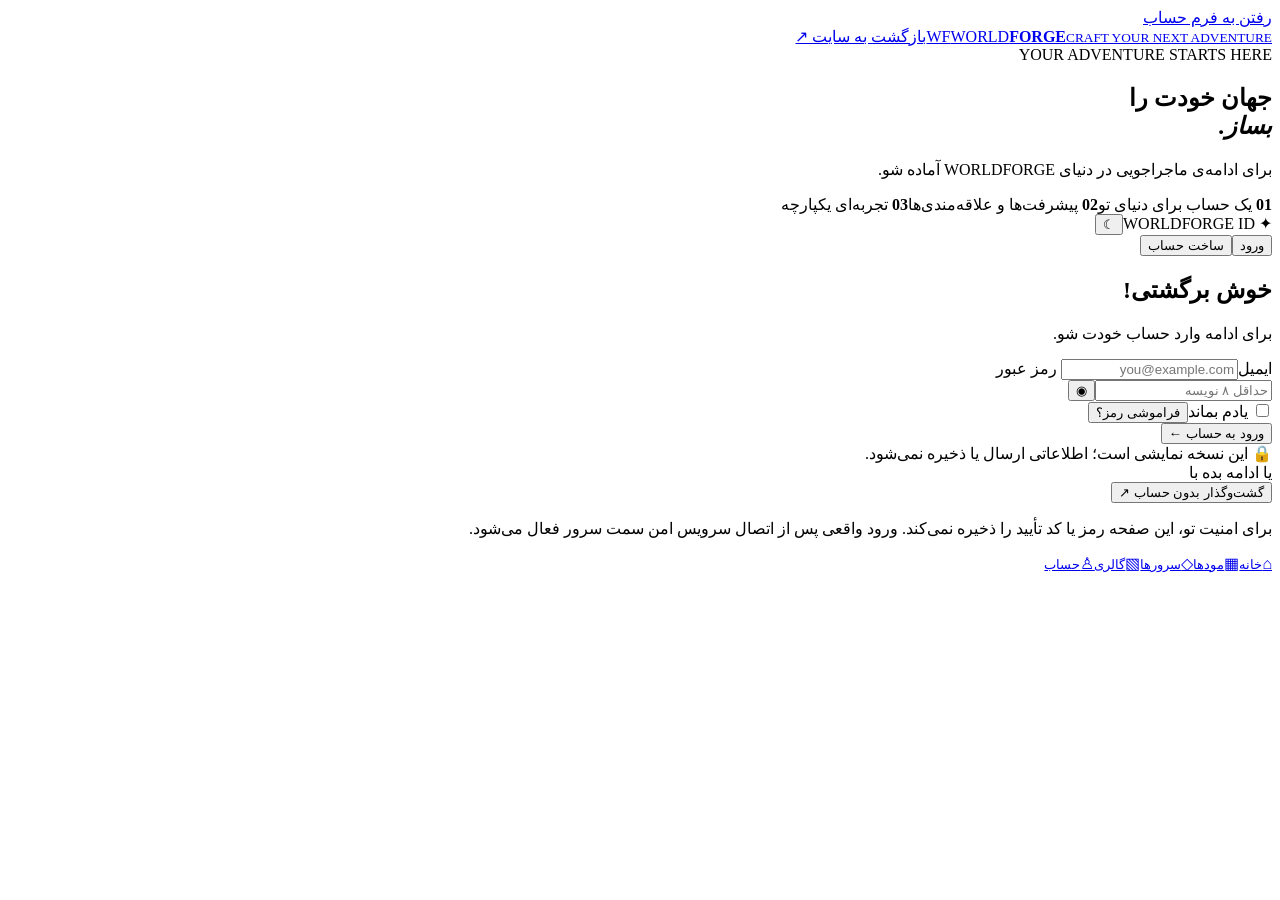
==== account.html @ fe31211f "Add secure-by-design account UI demo" ====
<!doctype html>
<html lang="fa" dir="rtl">
<head>
<meta charset="utf-8"><meta name="viewport" content="width=device-width,initial-scale=1">
<meta name="theme-color" content="#090d1c"><meta name="description" content="حساب WORLDFORGE؛ ورود و ساخت حساب کاربری.">
<title>حساب کاربری — WORLDFORGE</title>
<link rel="icon" href="assets/favicon.svg" type="image/svg+xml">
<link rel="preconnect" href="https://fonts.googleapis.com"><link rel="preconnect" href="https://fonts.gstatic.com" crossorigin>
<link href="https://fonts.googleapis.com/css2?family=Vazirmatn:wght@400;500;600;700;800&display=swap" rel="stylesheet">
<link rel="stylesheet" href="account.css">
</head>
<body>
<a class="skip" href="#accountPanel">رفتن به فرم حساب</a>
<header class="bar"><a class="brand" href="index.html"><span class="mark">WF</span><span>WORLD<strong>FORGE</strong><small>CRAFT YOUR NEXT ADVENTURE</small></span></a><a class="back" href="index.html">بازگشت به سایت ↗</a></header>
<main class="layout">
<section class="intro"><span class="kicker"><i></i> YOUR ADVENTURE STARTS HERE</span><h1>جهان خودت را<br><em>بساز.</em></h1><p>برای ادامه‌ی ماجراجویی در دنیای WORLDFORGE آماده شو.</p><div class="stats"><span><b>01</b> یک حساب برای دنیای تو</span><span><b>02</b> پیشرفت‌ها و علاقه‌مندی‌ها</span><span><b>03</b> تجربه‌ای یکپارچه</span></div><div class="orb orb-a"></div><div class="orb orb-b"></div></section>
<section class="panel" id="accountPanel" aria-labelledby="formTitle">
<div class="panel-top"><span class="secure">✦ WORLDFORGE ID</span><button id="themeToggle" class="theme" type="button" aria-label="تغییر پوسته" title="تغییر پوسته">☾</button></div>
<div class="tabs" role="tablist" aria-label="نوع فرم"><button class="tab active" id="loginTab" type="button" role="tab" aria-selected="true" aria-controls="loginForm">ورود</button><button class="tab" id="signupTab" type="button" role="tab" aria-selected="false" aria-controls="signupForm">ساخت حساب</button></div>
<h2 id="formTitle">خوش برگشتی!</h2><p class="sub" id="formSubtitle">برای ادامه وارد حساب خودت شو.</p>
<form id="loginForm" novalidate>
<label for="loginEmail">ایمیل</label><input id="loginEmail" name="email" type="email" autocomplete="email" placeholder="you@example.com" required>
<label for="loginPassword">رمز عبور</label><div class="password"><input id="loginPassword" name="password" type="password" autocomplete="current-password" minlength="8" placeholder="حداقل ۸ نویسه" required><button type="button" class="reveal" data-target="loginPassword" aria-label="نمایش رمز عبور">◉</button></div>
<div class="options"><label class="check"><input type="checkbox" id="remember"> <span>یادم بماند</span></label><button class="text-btn" type="button" id="forgotBtn">فراموشی رمز؟</button></div>
<button class="primary" type="submit">ورود به حساب <span>←</span></button>
</form>
<form id="signupForm" hidden novalidate>
<label for="fullName">نام نمایشی</label><input id="fullName" name="name" autocomplete="nickname" maxlength="32" placeholder="نامی که در سایت دیده می‌شود" required>
<label for="signupEmail">ایمیل</label><input id="signupEmail" name="email" type="email" autocomplete="email" placeholder="you@example.com" required>
<label for="signupPassword">رمز عبور</label><div class="password"><input id="signupPassword" name="password" type="password" autocomplete="new-password" minlength="8" placeholder="حداقل ۸ نویسه" required><button type="button" class="reveal" data-target="signupPassword" aria-label="نمایش رمز عبور">◉</button></div>
<label for="confirmPassword">تکرار رمز عبور</label><input id="confirmPassword" type="password" autocomplete="new-password" minlength="8" placeholder="رمز عبور را تکرار کن" required>
<label class="check consent"><input id="consent" type="checkbox" required><span>شرایط استفاده و حریم خصوصی را می‌پذیرم.</span></label>
<button class="primary" type="submit">ساخت حساب <span>←</span></button>
</form>
<div class="notice" id="notice" role="status" aria-live="polite">🔒 این نسخه نمایشی است؛ اطلاعاتی ارسال یا ذخیره نمی‌شود.</div>
<div class="divider"><span>یا ادامه بده با</span></div><button type="button" class="guest" id="guestBtn">گشت‌وگذار بدون حساب <span>↗</span></button>
<p class="legal">برای امنیت تو، این صفحه رمز یا کد تأیید را ذخیره نمی‌کند. ورود واقعی پس از اتصال سرویس امن سمت سرور فعال می‌شود.</p>
</section>
</main>
<nav class="dock" aria-label="ناوبری سریع"><a href="index.html" aria-label="خانه"><span>⌂</span><small>خانه</small></a><a href="mods.html" aria-label="مودها"><span>▦</span><small>مودها</small></a><a href="servers.html" aria-label="سرورها"><span>◇</span><small>سرورها</small></a><a href="gallery.html" aria-label="گالری"><span>▧</span><small>گالری</small></a><a class="selected" href="account.html" aria-label="حساب کاربری" aria-current="page"><span>♙</span><small>حساب</small></a></nav>
<script src="account.js" defer></script>
</body></html>
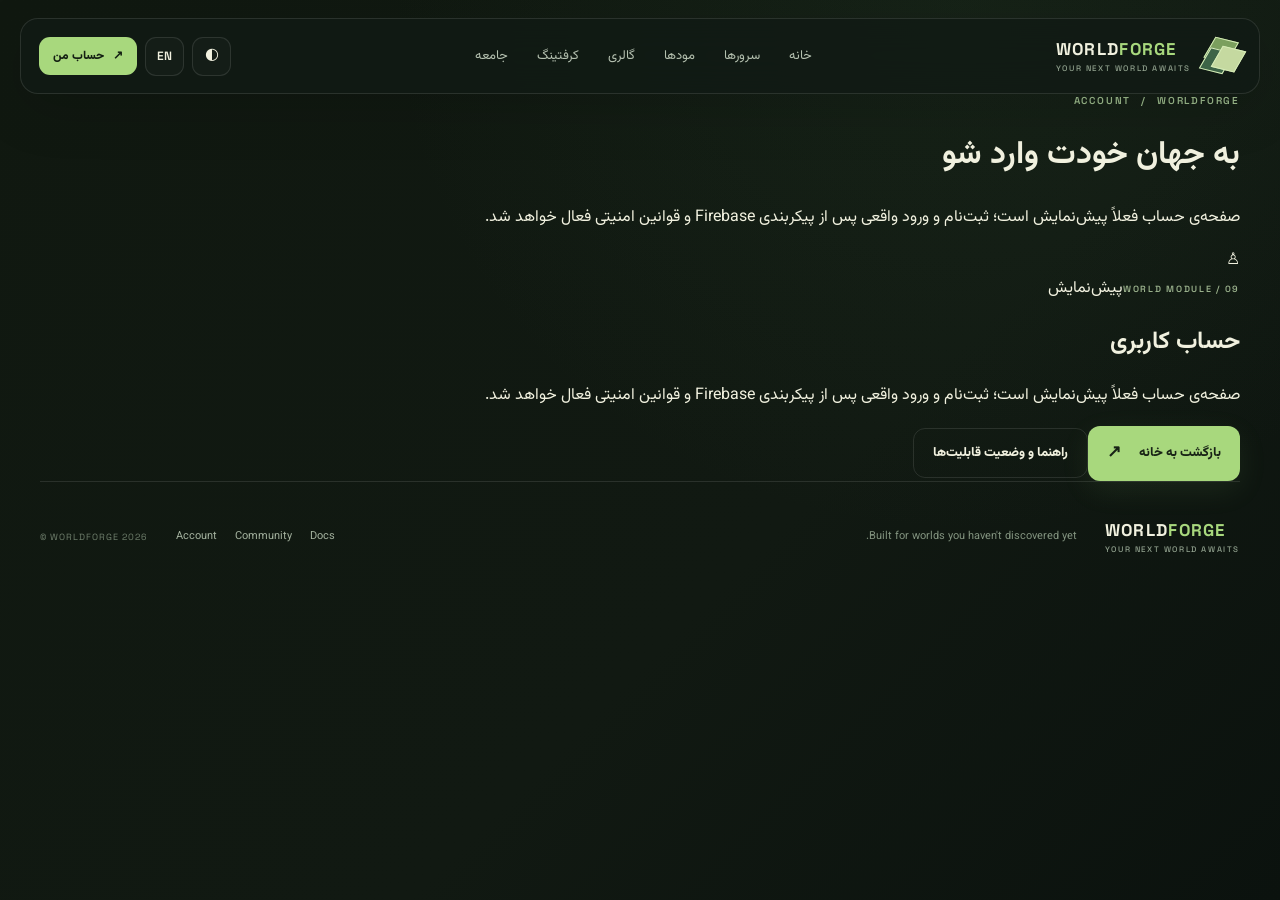
==== commit 6b360ea9: "Rebuild account.html for WORLDFORGE v2" ====
--- a/account.html
+++ b/account.html
@@ -1,42 +1 @@
-<!doctype html>
-<html lang="fa" dir="rtl">
-<head>
-<meta charset="utf-8"><meta name="viewport" content="width=device-width,initial-scale=1">
-<meta name="theme-color" content="#090d1c"><meta name="description" content="حساب WORLDFORGE؛ ورود و ساخت حساب کاربری.">
-<title>حساب کاربری — WORLDFORGE</title>
-<link rel="icon" href="assets/favicon.svg" type="image/svg+xml">
-<link rel="preconnect" href="https://fonts.googleapis.com"><link rel="preconnect" href="https://fonts.gstatic.com" crossorigin>
-<link href="https://fonts.googleapis.com/css2?family=Vazirmatn:wght@400;500;600;700;800&display=swap" rel="stylesheet">
-<link rel="stylesheet" href="account.css">
-</head>
-<body>
-<a class="skip" href="#accountPanel">رفتن به فرم حساب</a>
-<header class="bar"><a class="brand" href="index.html"><span class="mark">WF</span><span>WORLD<strong>FORGE</strong><small>CRAFT YOUR NEXT ADVENTURE</small></span></a><a class="back" href="index.html">بازگشت به سایت ↗</a></header>
-<main class="layout">
-<section class="intro"><span class="kicker"><i></i> YOUR ADVENTURE STARTS HERE</span><h1>جهان خودت را<br><em>بساز.</em></h1><p>برای ادامه‌ی ماجراجویی در دنیای WORLDFORGE آماده شو.</p><div class="stats"><span><b>01</b> یک حساب برای دنیای تو</span><span><b>02</b> پیشرفت‌ها و علاقه‌مندی‌ها</span><span><b>03</b> تجربه‌ای یکپارچه</span></div><div class="orb orb-a"></div><div class="orb orb-b"></div></section>
-<section class="panel" id="accountPanel" aria-labelledby="formTitle">
-<div class="panel-top"><span class="secure">✦ WORLDFORGE ID</span><button id="themeToggle" class="theme" type="button" aria-label="تغییر پوسته" title="تغییر پوسته">☾</button></div>
-<div class="tabs" role="tablist" aria-label="نوع فرم"><button class="tab active" id="loginTab" type="button" role="tab" aria-selected="true" aria-controls="loginForm">ورود</button><button class="tab" id="signupTab" type="button" role="tab" aria-selected="false" aria-controls="signupForm">ساخت حساب</button></div>
-<h2 id="formTitle">خوش برگشتی!</h2><p class="sub" id="formSubtitle">برای ادامه وارد حساب خودت شو.</p>
-<form id="loginForm" novalidate>
-<label for="loginEmail">ایمیل</label><input id="loginEmail" name="email" type="email" autocomplete="email" placeholder="you@example.com" required>
-<label for="loginPassword">رمز عبور</label><div class="password"><input id="loginPassword" name="password" type="password" autocomplete="current-password" minlength="8" placeholder="حداقل ۸ نویسه" required><button type="button" class="reveal" data-target="loginPassword" aria-label="نمایش رمز عبور">◉</button></div>
-<div class="options"><label class="check"><input type="checkbox" id="remember"> <span>یادم بماند</span></label><button class="text-btn" type="button" id="forgotBtn">فراموشی رمز؟</button></div>
-<button class="primary" type="submit">ورود به حساب <span>←</span></button>
-</form>
-<form id="signupForm" hidden novalidate>
-<label for="fullName">نام نمایشی</label><input id="fullName" name="name" autocomplete="nickname" maxlength="32" placeholder="نامی که در سایت دیده می‌شود" required>
-<label for="signupEmail">ایمیل</label><input id="signupEmail" name="email" type="email" autocomplete="email" placeholder="you@example.com" required>
-<label for="signupPassword">رمز عبور</label><div class="password"><input id="signupPassword" name="password" type="password" autocomplete="new-password" minlength="8" placeholder="حداقل ۸ نویسه" required><button type="button" class="reveal" data-target="signupPassword" aria-label="نمایش رمز عبور">◉</button></div>
-<label for="confirmPassword">تکرار رمز عبور</label><input id="confirmPassword" type="password" autocomplete="new-password" minlength="8" placeholder="رمز عبور را تکرار کن" required>
-<label class="check consent"><input id="consent" type="checkbox" required><span>شرایط استفاده و حریم خصوصی را می‌پذیرم.</span></label>
-<button class="primary" type="submit">ساخت حساب <span>←</span></button>
-</form>
-<div class="notice" id="notice" role="status" aria-live="polite">🔒 این نسخه نمایشی است؛ اطلاعاتی ارسال یا ذخیره نمی‌شود.</div>
-<div class="divider"><span>یا ادامه بده با</span></div><button type="button" class="guest" id="guestBtn">گشت‌وگذار بدون حساب <span>↗</span></button>
-<p class="legal">برای امنیت تو، این صفحه رمز یا کد تأیید را ذخیره نمی‌کند. ورود واقعی پس از اتصال سرویس امن سمت سرور فعال می‌شود.</p>
-</section>
-</main>
-<nav class="dock" aria-label="ناوبری سریع"><a href="index.html" aria-label="خانه"><span>⌂</span><small>خانه</small></a><a href="mods.html" aria-label="مودها"><span>▦</span><small>مودها</small></a><a href="servers.html" aria-label="سرورها"><span>◇</span><small>سرورها</small></a><a href="gallery.html" aria-label="گالری"><span>▧</span><small>گالری</small></a><a class="selected" href="account.html" aria-label="حساب کاربری" aria-current="page"><span>♙</span><small>حساب</small></a></nav>
-<script src="account.js" defer></script>
-</body></html>+<!doctype html><html lang="fa" dir="rtl"><head><meta charset="utf-8"><meta name="viewport" content="width=device-width,initial-scale=1"><meta name="theme-color" content="#101810"><meta name="description" content="Account is currently a preview; real sign-in will activate after Firebase and security rules are configured."><title>Your world, your account — WORLDFORGE</title><link href="https://fonts.googleapis.com/css2?family=Vazirmatn:wght@400;500;600;700;800;900&family=Space+Grotesk:wght@400;500;600;700&display=swap" rel="stylesheet"><link rel="stylesheet" href="styles.css"><script defer src="app.js"></script></head><body><a class="skip" href="#main">رفتن به محتوای اصلی</a><header class="site-header"><a class="brand" href="index.html"><span class="brand-cube"><i></i><b></b><em></em></span><span><strong>WORLD<span>FORGE</span></strong><small>YOUR NEXT WORLD AWAITS</small></span></a><button class="menu-toggle" aria-expanded="false" aria-controls="primary-nav" aria-label="باز کردن منو"><span></span><span></span></button><nav id="primary-nav" class="primary-nav" aria-label="ناوبری اصلی"><a href="index.html" data-fa="خانه" data-en="Home">خانه</a><a href="servers.html" data-fa="سرورها" data-en="Servers">سرورها</a><a href="mods.html" data-fa="مودها" data-en="Mods">مودها</a><a href="gallery.html" data-fa="گالری" data-en="Gallery">گالری</a><a href="craft.html" data-fa="کرفتینگ" data-en="Crafting">کرفتینگ</a><a href="community.html" data-fa="جامعه" data-en="Community">جامعه</a></nav><div class="header-actions"><button class="icon-button" id="theme-toggle" aria-label="تغییر پوسته">◐</button><button class="language-toggle" id="language-toggle">EN</button><a class="account-link" href="account.html">↗ <span data-fa="حساب من" data-en="My account">حساب من</span></a></div></header><main id="main" class="shell inner-page"><div class="eyebrow"><span>WORLDFORGE</span> / <span>ACCOUNT</span></div><div class="inner-hero"><div><h1 data-fa="به جهان خودت وارد شو" data-en="Your world, your account">به جهان خودت وارد شو</h1><p data-fa="صفحه‌ی حساب فعلاً پیش‌نمایش است؛ ثبت‌نام و ورود واقعی پس از پیکربندی Firebase و قوانین امنیتی فعال خواهد شد." data-en="Account is currently a preview; real sign-in will activate after Firebase and security rules are configured.">صفحه‌ی حساب فعلاً پیش‌نمایش است؛ ثبت‌نام و ورود واقعی پس از پیکربندی Firebase و قوانین امنیتی فعال خواهد شد.</p></div><div class="inner-glyph" aria-hidden="true">♙</div></div><section class="inner-panel"><div class="inner-panel-top"><span class="portal-number">WORLD MODULE / 09</span><span class="status-pill"><i></i><span data-fa="پیش‌نمایش" data-en="Preview">پیش‌نمایش</span></span></div><h2 data-fa="حساب کاربری" data-en="Account">حساب کاربری</h2><p data-fa="صفحه‌ی حساب فعلاً پیش‌نمایش است؛ ثبت‌نام و ورود واقعی پس از پیکربندی Firebase و قوانین امنیتی فعال خواهد شد." data-en="Account is currently a preview; real sign-in will activate after Firebase and security rules are configured.">صفحه‌ی حساب فعلاً پیش‌نمایش است؛ ثبت‌نام و ورود واقعی پس از پیکربندی Firebase و قوانین امنیتی فعال خواهد شد.</p><div class="inner-actions"><a class="button button-primary" href="index.html"><span data-fa="بازگشت به خانه" data-en="Back home">بازگشت به خانه</span><b>↗</b></a><a class="button button-quiet" href="docs.html"><span data-fa="راهنما و وضعیت قابلیت‌ها" data-en="Docs & feature status">راهنما و وضعیت قابلیت‌ها</span></a></div></section></main><footer class="site-footer shell"><a class="brand brand-footer" href="index.html"><span><strong>WORLD<span>FORGE</span></strong><small>YOUR NEXT WORLD AWAITS</small></span></a><p>Built for worlds you haven't discovered yet.</p><div class="footer-links"><a href="docs.html">Docs</a><a href="community.html">Community</a><a href="account.html">Account</a></div><span class="copyright">© WORLDFORGE 2026</span></footer><nav class="mobile-dock" aria-label="ناوبری سریع"><a href="index.html"><span>⌂</span><small data-fa="خانه" data-en="Home">خانه</small></a><a href="servers.html"><span>◇</span><small data-fa="سرورها" data-en="Servers">سرورها</small></a><a href="gallery.html"><span>▧</span><small data-fa="گالری" data-en="Gallery">گالری</small></a><a href="community.html"><span>✳</span><small data-fa="جامعه" data-en="Community">جامعه</small></a><a href="account.html"><span>♙</span><small data-fa="حساب" data-en="Account">حساب</small></a></nav></body></html>
--- a/styles.css
+++ b/styles.css
@@ -0,0 +1 @@
+:root{color-scheme:dark;--bg:#101810;--bg2:#172319;--panel:#1b2a1f;--text:#f1f1df;--muted:#a5b2a1;--green:#a8d87d;--green2:#587c50;--earth:#a77953;--line:#ffffff1b;--sans:"Vazirmatn",sans-serif;--latin:"Space Grotesk",sans-serif}*{box-sizing:border-box}html{scroll-behavior:smooth}body{margin:0;background:var(--bg);color:var(--text);font-family:var(--sans);line-height:1.7;overflow-x:hidden}body:before{content:"";position:fixed;inset:0;z-index:-1;pointer-events:none;background:radial-gradient(ellipse at 75% 0%,#3e68401f,transparent 42%),linear-gradient(135deg,#101810,#111912 60%,#0b120e)}a{color:inherit;text-decoration:none}button{font:inherit}.skip{position:absolute;top:-50px;right:16px;background:var(--green);color:#101810;padding:8px 14px;z-index:100}.skip:focus{top:12px}.shell{width:min(1200px,calc(100% - 56px));margin-inline:auto}.site-header{width:min(1320px,calc(100% - 40px));margin:18px auto 0;min-height:76px;padding:12px 18px;display:flex;align-items:center;gap:28px;border:1px solid var(--line);border-radius:18px;background:#111b15d9;backdrop-filter:blur(22px);position:sticky;top:12px;z-index:20;box-shadow:0 15px 55px #0002}.brand{display:flex;align-items:center;gap:12px;flex-shrink:0}.brand strong{display:block;font:700 17px/1.1 var(--latin);letter-spacing:1.3px;direction:ltr}.brand strong span{color:var(--green)}.brand small{display:block;margin-top:5px;color:#91a18e;font:500 8px/1 var(--latin);letter-spacing:1.6px;direction:ltr}.brand-cube{position:relative;width:38px;height:38px;display:block;transform:rotate(-8deg)}.brand-cube i,.brand-cube b,.brand-cube em{position:absolute;width:24px;height:24px;display:block;border:1px solid #d7edb8;transform:rotate(30deg) skew(-8deg,-8deg)}.brand-cube i{top:1px;left:7px;background:#7b9f5e}.brand-cube b{top:11px;left:1px;background:#3d6447}.brand-cube em{top:11px;left:13px;background:#c5d9a0}.primary-nav{display:flex;align-items:center;gap:5px;margin-inline:auto}.primary-nav a{padding:9px 12px;color:#b5c1b0;font-size:13px;border-radius:10px;transition:background .2s,color .2s}.primary-nav a:hover,.primary-nav a.active{background:#a8d87d12;color:#d5f1b8}.header-actions{display:flex;align-items:center;gap:8px}.icon-button,.language-toggle{border:1px solid var(--line);background:#ffffff05;color:var(--text);width:39px;height:39px;border-radius:11px;cursor:pointer}.language-toggle{font:600 12px var(--latin)}.account-link{display:flex;gap:9px;align-items:center;background:var(--green);color:#142013;padding:9px 14px;border-radius:11px;font-size:12px;font-weight:800;white-space:nowrap}.account-glyph{font-size:17px}.menu-toggle{display:none;background:none;border:0;color:white}.hero{display:grid;grid-template-columns:1fr 1.05fr;gap:56px;align-items:center;min-height:650px;padding-block:62px 72px;position:relative}.hero-copy{position:relative;z-index:2}.eyebrow{display:flex;align-items:center;gap:10px;color:#9cba8c;font:600 10px var(--latin);letter-spacing:1.8px}.status-dot,.live-mark{width:7px;height:7px;border-radius:50%;background:#b8e58a;box-shadow:0 0 15px #a8d87d99}.hero h1,.feature-copy h2{font-size:clamp(46px,5.5vw,76px);letter-spacing:-2.8px;line-height:1.2;margin:26px 0 20px;font-weight:900}.hero h1 span,.feature-copy h2 span{color:var(--green)}.hero-lede,.feature-copy>p{color:var(--muted);font-size:16px;max-width:490px;line-height:2}.hero-actions{display:flex;align-items:center;gap:12px;margin-top:30px;flex-wrap:wrap}.button{display:inline-flex;align-items:center;gap:18px;justify-content:center;padding:13px 19px;border-radius:12px;font-weight:800;font-size:13px;transition:transform .22s,box-shadow .22s,background .22s}.button:hover{transform:translateY(-3px)}.button b{font-size:17px}.button-primary{background:var(--green);color:#182316;box-shadow:0 9px 30px #a8d87d16}.button-primary:hover{box-shadow:0 12px 36px #a8d87d38}.button-quiet{border:1px solid var(--line);color:var(--text)}.button-quiet:hover{background:#ffffff0a}.hero-proof{display:flex;align-items:center;gap:13px;margin-top:40px}.avatar-stack{display:flex;direction:ltr}.avatar-stack span{width:29px;height:29px;border:2px solid var(--bg);margin-left:-7px;border-radius:50%;display:grid;place-items:center;background:#415d40;color:#e9f3d8;font:600 10px var(--latin)}.avatar-stack span:nth-child(2){background:#8c6949}.avatar-stack span:nth-child(3){background:#4d6b76}.hero-proof p{font-size:11px;color:#91a18e;margin:0}.hero-art{height:475px;position:relative;isolation:isolate;overflow:hidden;border:1px solid #d4e8bd1c;border-radius:24px;background:#617e74;box-shadow:0 35px 90px #0005;perspective:800px}.art-sky{position:absolute;inset:0;background:linear-gradient(180deg,#9eb5a7 0%,#d4c7a4 48%,#627f65 100%)}.sun{position:absolute;width:85px;height:85px;top:58px;right:19%;background:#f3dca0;border-radius:50%;box-shadow:0 0 90px #f4dca055}.mountain{position:absolute;bottom:90px;clip-path:polygon(50% 0,100% 100%,0 100%)}.mountain-back{left:-10%;width:90%;height:260px;background:#637c66}.mountain-front{right:18%;width:95%;height:310px;background:#3e624a}.voxel-ground{position:absolute;bottom:0;left:0;right:0;height:145px;background:linear-gradient(180deg,#6b8b4d 0 18%,#71563e 18% 100%);border-top:10px solid #91a966}.voxel-ground:after{content:"";position:absolute;inset:0;background:repeating-linear-gradient(90deg,transparent 0 48px,#0000000a 49px 50px),repeating-linear-gradient(0deg,transparent 0 42px,#0000000a 43px 44px)}.voxel-tree{position:absolute;bottom:120px;width:60px;height:180px;z-index:2}.voxel-tree i{position:absolute;bottom:0;left:24px;width:16px;height:68px;background:#624a34}.voxel-tree b{position:absolute;bottom:48px;left:0;width:60px;height:100px;background:#335c40;clip-path:polygon(30% 0,70% 0,70% 20%,100% 20%,100% 70%,80% 70%,80% 100%,20% 100%,20% 70%,0 70%,0 20%,30% 20%);box-shadow:inset -12px -4px #0002}.tree-one{left:14%;transform:scale(1.1)}.tree-two{right:12%;bottom:126px;transform:scale(.78)}.tree-three{right:32%;bottom:127px;transform:scale(.6)}.art-label{position:absolute;bottom:18px;left:18px;right:18px;display:flex;align-items:center;gap:9px;color:#f5f0df;font:600 9px var(--latin);letter-spacing:1px}.art-label b{margin-left:auto;font-weight:500;color:#d9d9c5}.floating-cube{position:absolute;width:42px;height:42px;background:#b9ce8caa;border:1px solid #f0f4d877;transform:rotate(30deg) skew(-8deg,-8deg);animation:float 6s ease-in-out infinite}.cube-a{top:22%;left:28%}.cube-b{top:52%;right:20%;width:24px;height:24px;animation-delay:-2s}.hero-index{position:absolute;bottom:40px;left:0;display:flex;align-items:center;gap:12px;font:10px var(--latin);color:#859782;direction:ltr}.hero-index i{display:block;width:42px;height:1px;background:#5d765a}.ticker{overflow:hidden;border-block:1px solid var(--line);background:#ffffff03;padding:16px 0}.ticker-track{display:flex;align-items:center;justify-content:space-around;gap:34px;width:max-content;min-width:100%;animation:ticker 35s linear infinite;font:600 10px var(--latin);letter-spacing:2.1px;color:#94a98a}.ticker-track b{color:var(--green);font-size:16px}.section{padding-block:100px}.section-heading{display:flex;align-items:end;justify-content:space-between;gap:24px;margin-bottom:36px}.section-heading h2{font-size:clamp(28px,3.5vw,43px);letter-spacing:-1px;line-height:1.4;margin:15px 0 0}.text-link{display:flex;align-items:center;gap:10px;color:var(--green);font-size:12px;font-weight:700}.text-link b{font-size:17px}.portal-grid{display:grid;grid-template-columns:repeat(3,1fr);gap:18px}.portal{position:relative;min-width:0;border:1px solid var(--line);border-radius:19px;overflow:hidden;background:#19241b;transition:transform .3s,border-color .3s,box-shadow .3s}.portal:hover{transform:translateY(-6px);border-color:#a8d87d6b;box-shadow:0 25px 55px #0003}.portal-art{height:210px;position:relative;overflow:hidden}.server-art{background:linear-gradient(#a5b9a4,#e1c99d 65%,#8caa71 65%)}.pixel-cloud{position:absolute;height:19px;width:78px;background:#edf0d6;opacity:.7;box-shadow:20px -10px #edf0d6,-14px 8px #edf0d6}.cloud-one{top:42px;left:25%}.cloud-two{top:77px;right:18%;transform:scale(.65)}.block-hill{position:absolute;bottom:0;left:-10%;width:120%;height:105px;background:#61865c;clip-path:polygon(0 55%,25% 55%,25% 15%,52% 15%,52% 0,76% 0,76% 42%,100% 42%,100% 100%,0 100%)}.tiny-tower{position:absolute;bottom:40px;left:42%;width:62px;height:76px;background:#8d7656;box-shadow:inset -15px 0 #6d5d48}.tiny-tower:before{content:"";position:absolute;top:-23px;left:-10px;width:82px;height:25px;background:#526d49;clip-path:polygon(0 100%,15% 0,85% 0,100% 100%)}.build-art{background:linear-gradient(140deg,#273c34,#607a65)}.voxel-house{position:absolute;left:50%;top:51%;width:130px;height:94px;transform:translate(-50%,-20%);background:#b7a078;box-shadow:inset -25px 0 #907953}.voxel-house:before{content:"";position:absolute;left:-16px;top:-45px;width:160px;height:52px;background:#674f3e;clip-path:polygon(50% 0,100% 100%,0 100%)}.voxel-house i{position:absolute;bottom:0;left:48px;width:28px;height:52px;background:#604c39}.voxel-house b{position:absolute;top:18px;right:18px;width:24px;height:25px;background:#83a8a1;border:4px solid #6e6048}.voxel-house em{position:absolute;top:18px;left:16px;width:22px;height:25px;background:#83a8a1;border:4px solid #6e6048}.build-spark{position:absolute;right:19%;top:25%;color:#d6e9ac;font-size:26px}.mods-art{background:radial-gradient(ellipse at center,#425a43,#17271f)}.floating-block{position:absolute;width:70px;height:70px;display:grid;place-items:center;font-size:30px;transform:rotate(10deg);border:1px solid #ffffff3b;box-shadow:12px 17px 0 #0002,0 12px 45px #0002;animation:float 5s ease-in-out infinite}.block-grass{left:18%;top:27%;background:linear-gradient(#8cab69 0 30%,#6a5b42 30%);color:#d9e6b9}.block-amethyst{left:43%;top:18%;background:#7d6e9e;color:#e3d6ff;animation-delay:-1.5s}.block-iron{right:15%;top:35%;background:#a3b4a5;color:#e9f0df;animation-delay:-3s}.portal-content{position:relative;padding:23px 23px 28px;min-height:200px}.portal-number{font:600 9px var(--latin);letter-spacing:1.7px;color:#9bb28d}.portal h3{font-size:20px;line-height:1.5;margin:14px 0 7px}.portal p{color:var(--muted);font-size:12px;line-height:1.9;margin:0;max-width:85%}.circle-arrow{position:absolute;bottom:22px;left:22px;width:34px;height:34px;display:grid;place-items:center;border:1px solid var(--line);border-radius:50%;font:17px var(--latin);transition:background .2s,color .2s}.portal:hover .circle-arrow{background:var(--green);color:#172316}.feature-band{background:#18241a;border-block:1px solid var(--line);overflow:hidden}.feature-layout{display:grid;grid-template-columns:.9fr 1.1fr;align-items:center;gap:50px;padding-block:85px}.feature-copy h2{font-size:clamp(40px,5vw,62px);margin:22px 0}.feature-copy>p{font-size:14px}.feature-copy .button{margin-top:20px}.feature-visual{height:400px;position:relative;display:grid;place-items:center}.feature-orbit{position:absolute;border:1px solid #c3e6ad21;border-radius:50%;transform:rotate(-25deg)}.orbit-one{width:330px;height:220px}.orbit-two{width:430px;height:300px;transform:rotate(32deg)}.feature-core{width:125px;height:125px;background:linear-gradient(145deg,#b8d88e,#557a50);transform:rotate(45deg);border:1px solid #e2f0c9;box-shadow:0 25px 65px #0004,0 0 70px #a8d87d16;display:grid;place-items:center}.core-face{transform:rotate(-45deg);font:700 31px var(--latin);color:#182518;letter-spacing:-3px}.core-face span{color:#e6f2d3}.orbit-tag{position:absolute;display:flex;align-items:center;gap:9px;padding:9px 13px;background:#18251c;border:1px solid var(--line);border-radius:10px;color:#c5d6bb;font:600 9px var(--latin);letter-spacing:1px}.orbit-tag b{font-size:15px;color:var(--green)}.tag-top{top:34px;right:17%}.tag-left{bottom:63px;left:6%}.tag-right{bottom:65px;right:7%}.feature-caption{position:absolute;bottom:3px;font:500 9px var(--latin);letter-spacing:2px;color:#71876e}.community-strip{padding-block:78px}.community-card{position:relative;overflow:hidden;display:flex;align-items:center;justify-content:space-between;gap:25px;padding:48px;border-radius:22px;background:#b4d18b;color:#172216}.community-card .eyebrow{color:#38563a}.community-card h2{max-width:650px;font-size:clamp(25px,3.5vw,39px);line-height:1.45;margin:17px 0 10px}.community-card p{color:#435941;margin:0;font-size:13px}.button-light{background:#172719;color:#e5f2d7;white-space:nowrap}.community-mark{position:absolute;left:28%;bottom:-75px;font:700 250px/.9 var(--latin);color:#17271909;pointer-events:none}.community-mark span{color:#fff1}.site-footer{display:grid;grid-template-columns:auto 1fr auto auto;align-items:center;gap:28px;padding-block:35px;border-top:1px solid var(--line)}.brand-footer .brand-cube{transform:scale(.8)}.site-footer>p{font-size:11px;color:#82937f}.footer-links{display:flex;gap:18px;color:#a3b19e;font-size:11px}.copyright{font:9px var(--latin);letter-spacing:1px;color:#71816e;direction:ltr;white-space:nowrap}.mobile-dock{display:none}@keyframes float{0%,100%{translate:0 0;rotate:0deg}50%{translate:0 -12px;rotate:4deg}}@keyframes ticker{to{transform:translateX(25%)}}@media(max-width:1000px){.site-header{gap:14px}.primary-nav{gap:0}.primary-nav a{padding:9px 8px;font-size:12px}.hero{gap:30px;min-height:580px}.hero-art{height:420px}.site-footer{grid-template-columns:1fr auto}.site-footer>p{grid-row:2}.footer-links{grid-column:1}.copyright{grid-column:2;grid-row:2}}@media(max-width:760px){body{padding-bottom:92px}.shell{width:calc(100% - 34px)}.site-header{width:calc(100% - 24px);min-height:65px;margin-top:10px;padding:10px 12px;gap:10px;top:7px;border-radius:15px}.brand{gap:8px}.brand-cube{transform:scale(.85);width:33px}.brand strong{font-size:14px}.brand small{font-size:7px}.menu-toggle{display:flex;margin-inline-start:auto;width:38px;height:38px;flex-direction:column;justify-content:center;gap:6px;padding:8px}.menu-toggle span{height:2px;width:20px;background:#dbe8d1;display:block}.primary-nav{display:none;position:absolute;top:calc(100% + 8px);right:0;left:0;padding:10px;background:#142017f7;border:1px solid var(--line);border-radius:15px;flex-direction:column;align-items:stretch;box-shadow:0 20px 40px #0005}.primary-nav.open{display:flex}.primary-nav a{padding:11px 13px;font-size:13px}.header-actions{gap:5px}.icon-button,.language-toggle{width:34px;height:34px}.account-link{padding:8px 9px;font-size:0;gap:0}.account-glyph{font-size:18px}.hero{grid-template-columns:1fr;gap:30px;padding-block:56px 48px;min-height:0}.hero h1{font-size:clamp(43px,12vw,65px);letter-spacing:-1.7px;margin-top:20px}.hero-lede{font-size:14px}.hero-proof{margin-top:26px}.hero-art{height:350px;border-radius:19px}.hero-index{display:none}.section{padding-block:65px}.section-heading{align-items:start;margin-bottom:25px;flex-direction:column}.section-heading h2{font-size:29px}.portal-grid{grid-template-columns:1fr;gap:13px}.portal{display:grid;grid-template-columns:.85fr 1.15fr;min-height:210px}.portal-art{height:100%;min-height:210px}.portal-content{padding:18px 16px;min-height:210px}.portal h3{font-size:17px}.portal p{font-size:11px;max-width:100%}.circle-arrow{bottom:13px;left:13px;width:29px;height:29px}.feature-layout{grid-template-columns:1fr;gap:15px;padding-block:62px}.feature-copy h2{font-size:46px}.feature-copy>p{font-size:13px}.feature-visual{height:310px;transform:scale(.9);margin-inline:-15px}.orbit-one{width:260px;height:180px}.orbit-two{width:330px;height:235px}.feature-core{width:95px;height:95px}.core-face{font-size:25px}.tag-top{top:15px;right:10%}.tag-left{bottom:42px;left:0}.tag-right{bottom:42px;right:0}.community-strip{padding-block:48px}.community-card{padding:29px 24px;align-items:flex-start;flex-direction:column;gap:24px}.community-card h2{font-size:27px}.community-mark{font-size:180px;left:0;bottom:-45px}.site-footer{grid-template-columns:1fr auto;gap:15px;padding-block:25px}.site-footer>p{grid-column:1/-1;grid-row:auto;margin:0}.footer-links{grid-column:1/-1;flex-wrap:wrap}.copyright{grid-column:2;grid-row:1}.brand-footer .brand-cube{display:none}.brand-footer strong{font-size:13px}.brand-footer small{font-size:6px}.mobile-dock{position:fixed;display:flex;z-index:40;left:50%;bottom:max(10px,env(safe-area-inset-bottom));transform:translateX(-50%);width:calc(100% - 24px);max-width:440px;min-height:65px;align-items:center;justify-content:space-around;padding:6px 8px;border:1px solid #d3edc526;border-radius:20px;background:#111b15eF;backdrop-filter:blur(20px);box-shadow:0 16px 45px #0008}.mobile-dock a{flex:1;display:flex;flex-direction:column;align-items:center;justify-content:center;gap:2px;color:#82917d;min-height:48px;border-radius:13px;transition:color .2s,transform .2s}.mobile-dock a span{font-size:22px;line-height:1.2}.mobile-dock a small{font-size:9px}.mobile-dock a.dock-active{color:#c8efa5;background:#a8d87d12}.mobile-dock a:active{transform:scale(.94)}}@media(max-width:390px){.header-actions{gap:3px}.account-link{padding:7px}.brand strong{font-size:12px}.brand small{letter-spacing:1px}.portal{grid-template-columns:.75fr 1.25fr}.portal-art{min-height:220px}.portal-content{padding:14px}.portal h3{font-size:15px}}@media(prefers-reduced-motion:reduce){*,*:before,*:after{scroll-behavior:auto!important;animation-duration:.01ms!important;animation-iteration-count:1!important;transition-duration:.01ms!important}}body.light{--bg:#e9eee3;--bg2:#dfe8d9;--panel:#f7f8f2;--text:#1c2b1d;--muted:#536550;--line:#263c281c;color-scheme:light}body.light:before{background:linear-gradient(135deg,#eef2e8,#dfe9da)}body.light .site-header,body.light .primary-nav{background:#f5f8eef0}body.light .primary-nav a{color:#455a44}body.light .portal{background:#e3eadc}body.light .feature-band{background:#e0e8da}body.light .mobile-dock{background:#f4f7edee}body.light .icon-button,body.light .language-toggle{color:#243825}body.light .button-quiet{color:#243825}body.light .community-card{box-shadow:0 10px 35px #0001}body.light .ticker{background:#fff4}body.light .portal-content p{color:#4d624a}body.light .brand small{color:#62755e}
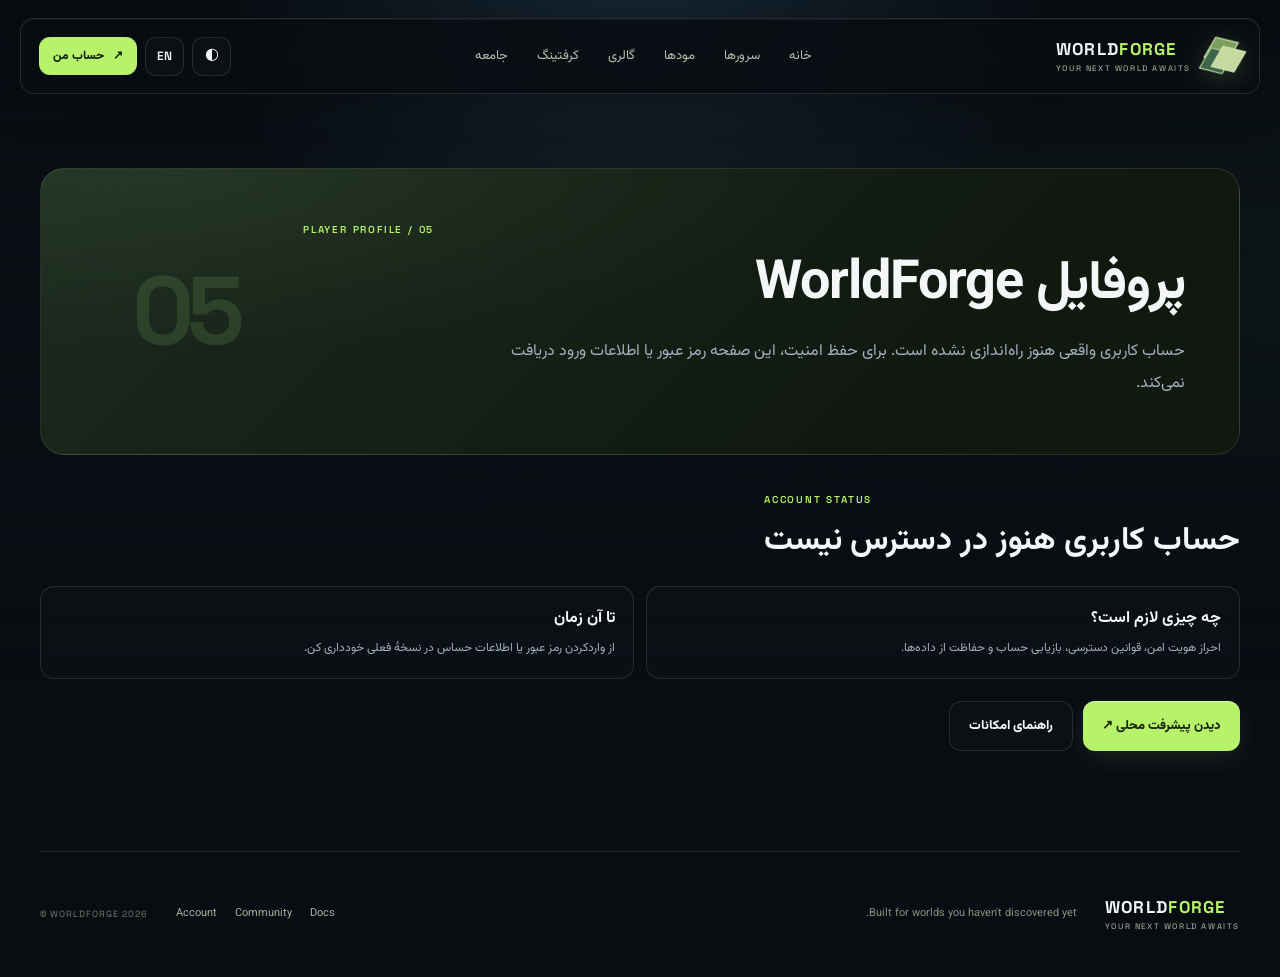
==== commit 84ef626a: "Build out account destination page" ====
--- a/account.html
+++ b/account.html
@@ -1 +1 @@
-<!doctype html><html lang="fa" dir="rtl"><head><meta charset="utf-8"><meta name="viewport" content="width=device-width,initial-scale=1"><meta name="theme-color" content="#101810"><meta name="description" content="Account is currently a preview; real sign-in will activate after Firebase and security rules are configured."><title>Your world, your account — WORLDFORGE</title><link href="https://fonts.googleapis.com/css2?family=Vazirmatn:wght@400;500;600;700;800;900&family=Space+Grotesk:wght@400;500;600;700&display=swap" rel="stylesheet"><link rel="stylesheet" href="styles.css"><script defer src="app.js"></script></head><body><a class="skip" href="#main">رفتن به محتوای اصلی</a><header class="site-header"><a class="brand" href="index.html"><span class="brand-cube"><i></i><b></b><em></em></span><span><strong>WORLD<span>FORGE</span></strong><small>YOUR NEXT WORLD AWAITS</small></span></a><button class="menu-toggle" aria-expanded="false" aria-controls="primary-nav" aria-label="باز کردن منو"><span></span><span></span></button><nav id="primary-nav" class="primary-nav" aria-label="ناوبری اصلی"><a href="index.html" data-fa="خانه" data-en="Home">خانه</a><a href="servers.html" data-fa="سرورها" data-en="Servers">سرورها</a><a href="mods.html" data-fa="مودها" data-en="Mods">مودها</a><a href="gallery.html" data-fa="گالری" data-en="Gallery">گالری</a><a href="craft.html" data-fa="کرفتینگ" data-en="Crafting">کرفتینگ</a><a href="community.html" data-fa="جامعه" data-en="Community">جامعه</a></nav><div class="header-actions"><button class="icon-button" id="theme-toggle" aria-label="تغییر پوسته">◐</button><button class="language-toggle" id="language-toggle">EN</button><a class="account-link" href="account.html">↗ <span data-fa="حساب من" data-en="My account">حساب من</span></a></div></header><main id="main" class="shell inner-page"><div class="eyebrow"><span>WORLDFORGE</span> / <span>ACCOUNT</span></div><div class="inner-hero"><div><h1 data-fa="به جهان خودت وارد شو" data-en="Your world, your account">به جهان خودت وارد شو</h1><p data-fa="صفحه‌ی حساب فعلاً پیش‌نمایش است؛ ثبت‌نام و ورود واقعی پس از پیکربندی Firebase و قوانین امنیتی فعال خواهد شد." data-en="Account is currently a preview; real sign-in will activate after Firebase and security rules are configured.">صفحه‌ی حساب فعلاً پیش‌نمایش است؛ ثبت‌نام و ورود واقعی پس از پیکربندی Firebase و قوانین امنیتی فعال خواهد شد.</p></div><div class="inner-glyph" aria-hidden="true">♙</div></div><section class="inner-panel"><div class="inner-panel-top"><span class="portal-number">WORLD MODULE / 09</span><span class="status-pill"><i></i><span data-fa="پیش‌نمایش" data-en="Preview">پیش‌نمایش</span></span></div><h2 data-fa="حساب کاربری" data-en="Account">حساب کاربری</h2><p data-fa="صفحه‌ی حساب فعلاً پیش‌نمایش است؛ ثبت‌نام و ورود واقعی پس از پیکربندی Firebase و قوانین امنیتی فعال خواهد شد." data-en="Account is currently a preview; real sign-in will activate after Firebase and security rules are configured.">صفحه‌ی حساب فعلاً پیش‌نمایش است؛ ثبت‌نام و ورود واقعی پس از پیکربندی Firebase و قوانین امنیتی فعال خواهد شد.</p><div class="inner-actions"><a class="button button-primary" href="index.html"><span data-fa="بازگشت به خانه" data-en="Back home">بازگشت به خانه</span><b>↗</b></a><a class="button button-quiet" href="docs.html"><span data-fa="راهنما و وضعیت قابلیت‌ها" data-en="Docs & feature status">راهنما و وضعیت قابلیت‌ها</span></a></div></section></main><footer class="site-footer shell"><a class="brand brand-footer" href="index.html"><span><strong>WORLD<span>FORGE</span></strong><small>YOUR NEXT WORLD AWAITS</small></span></a><p>Built for worlds you haven't discovered yet.</p><div class="footer-links"><a href="docs.html">Docs</a><a href="community.html">Community</a><a href="account.html">Account</a></div><span class="copyright">© WORLDFORGE 2026</span></footer><nav class="mobile-dock" aria-label="ناوبری سریع"><a href="index.html"><span>⌂</span><small data-fa="خانه" data-en="Home">خانه</small></a><a href="servers.html"><span>◇</span><small data-fa="سرورها" data-en="Servers">سرورها</small></a><a href="gallery.html"><span>▧</span><small data-fa="گالری" data-en="Gallery">گالری</small></a><a href="community.html"><span>✳</span><small data-fa="جامعه" data-en="Community">جامعه</small></a><a href="account.html"><span>♙</span><small data-fa="حساب" data-en="Account">حساب</small></a></nav></body></html>+<!doctype html><html lang="fa" dir="rtl"><head><meta charset="utf-8"><meta name="viewport" content="width=device-width,initial-scale=1"><meta name="theme-color" content="#101810"><meta name="description" content="Account is currently a preview; real sign-in will activate after Firebase and security rules are configured."><title>Your world, your account — WORLDFORGE</title><link href="https://fonts.googleapis.com/css2?family=Vazirmatn:wght@400;500;600;700;800;900&family=Space+Grotesk:wght@400;500;600;700&display=swap" rel="stylesheet"><link rel="stylesheet" href="styles.css"><link rel="stylesheet" href="module-pages.css"><script defer src="app.js"></script><script defer src="module-pages.js"></script></head><body><a class="skip" href="#main">رفتن به محتوای اصلی</a><header class="site-header"><a class="brand" href="index.html"><span class="brand-cube"><i></i><b></b><em></em></span><span><strong>WORLD<span>FORGE</span></strong><small>YOUR NEXT WORLD AWAITS</small></span></a><button class="menu-toggle" aria-expanded="false" aria-controls="primary-nav" aria-label="باز کردن منو"><span></span><span></span></button><nav id="primary-nav" class="primary-nav" aria-label="ناوبری اصلی"><a href="index.html" data-fa="خانه" data-en="Home">خانه</a><a href="servers.html" data-fa="سرورها" data-en="Servers">سرورها</a><a href="mods.html" data-fa="مودها" data-en="Mods">مودها</a><a href="gallery.html" data-fa="گالری" data-en="Gallery">گالری</a><a href="craft.html" data-fa="کرفتینگ" data-en="Crafting">کرفتینگ</a><a href="community.html" data-fa="جامعه" data-en="Community">جامعه</a></nav><div class="header-actions"><button class="icon-button" id="theme-toggle" aria-label="تغییر پوسته">◐</button><button class="language-toggle" id="language-toggle">EN</button><a class="account-link" href="account.html">↗ <span data-fa="حساب من" data-en="My account">حساب من</span></a></div></header><main id="main" class="shell inner-page module-page" data-module-page="account"><div class="module-hero"><div><div class="module-kicker">PLAYER PROFILE / 05</div><h1 data-fa="پروفایل WorldForge" data-en="Your WorldForge profile">پروفایل WorldForge</h1><p data-fa="حساب کاربری واقعی هنوز راه‌اندازی نشده است. برای حفظ امنیت، این صفحه رمز عبور یا اطلاعات ورود دریافت نمی‌کند." data-en="Real accounts are not configured yet. This page will not collect passwords or sign-in details.">حساب کاربری واقعی هنوز راه‌اندازی نشده است. برای حفظ امنیت، این صفحه رمز عبور یا اطلاعات ورود دریافت نمی‌کند.</p></div><div class="module-index" aria-hidden="true">05</div></div><section class="module-section"><div class="module-section-head"><div><div class="module-kicker">ACCOUNT STATUS</div><h2 data-fa="حساب کاربری هنوز در دسترس نیست" data-en="Accounts are not available yet">حساب کاربری هنوز در دسترس نیست</h2></div></div><div class="module-feature-list"><div class="module-feature"><strong data-fa="چه چیزی لازم است؟" data-en="What is required?">چه چیزی لازم است؟</strong><p data-fa="احراز هویت امن، قوانین دسترسی، بازیابی حساب و حفاظت از داده‌ها." data-en="Secure authentication, access rules, account recovery, and data protection.">احراز هویت امن، قوانین دسترسی، بازیابی حساب و حفاظت از داده‌ها.</p></div><div class="module-feature"><strong data-fa="تا آن زمان" data-en="Until then">تا آن زمان</strong><p data-fa="از واردکردن رمز عبور یا اطلاعات حساس در نسخهٔ فعلی خودداری کن." data-en="Do not enter passwords or sensitive information into this prototype.">از واردکردن رمز عبور یا اطلاعات حساس در نسخهٔ فعلی خودداری کن.</p></div></div><div class="module-actions"><a class="button button-primary" href="progress.html" data-fa="دیدن پیشرفت محلی ↗" data-en="View local progress ↗">دیدن پیشرفت محلی ↗</a><a class="button button-quiet" href="docs.html" data-fa="راهنمای امکانات" data-en="Feature guide">راهنمای امکانات</a></div></section></main><footer class="site-footer shell"><a class="brand brand-footer" href="index.html"><span><strong>WORLD<span>FORGE</span></strong><small>YOUR NEXT WORLD AWAITS</small></span></a><p>Built for worlds you haven't discovered yet.</p><div class="footer-links"><a href="docs.html">Docs</a><a href="community.html">Community</a><a href="account.html">Account</a></div><span class="copyright">© WORLDFORGE 2026</span></footer><nav class="mobile-dock" aria-label="ناوبری سریع"><a href="index.html"><span>⌂</span><small data-fa="خانه" data-en="Home">خانه</small></a><a href="servers.html"><span>◇</span><small data-fa="سرورها" data-en="Servers">سرورها</small></a><a href="gallery.html"><span>▧</span><small data-fa="گالری" data-en="Gallery">گالری</small></a><a href="community.html"><span>✳</span><small data-fa="جامعه" data-en="Community">جامعه</small></a><a href="account.html"><span>♙</span><small data-fa="حساب" data-en="Account">حساب</small></a></nav></body></html>
--- a/styles.css
+++ b/styles.css
@@ -1 +1,260 @@
-:root{color-scheme:dark;--bg:#101810;--bg2:#172319;--panel:#1b2a1f;--text:#f1f1df;--muted:#a5b2a1;--green:#a8d87d;--green2:#587c50;--earth:#a77953;--line:#ffffff1b;--sans:"Vazirmatn",sans-serif;--latin:"Space Grotesk",sans-serif}*{box-sizing:border-box}html{scroll-behavior:smooth}body{margin:0;background:var(--bg);color:var(--text);font-family:var(--sans);line-height:1.7;overflow-x:hidden}body:before{content:"";position:fixed;inset:0;z-index:-1;pointer-events:none;background:radial-gradient(ellipse at 75% 0%,#3e68401f,transparent 42%),linear-gradient(135deg,#101810,#111912 60%,#0b120e)}a{color:inherit;text-decoration:none}button{font:inherit}.skip{position:absolute;top:-50px;right:16px;background:var(--green);color:#101810;padding:8px 14px;z-index:100}.skip:focus{top:12px}.shell{width:min(1200px,calc(100% - 56px));margin-inline:auto}.site-header{width:min(1320px,calc(100% - 40px));margin:18px auto 0;min-height:76px;padding:12px 18px;display:flex;align-items:center;gap:28px;border:1px solid var(--line);border-radius:18px;background:#111b15d9;backdrop-filter:blur(22px);position:sticky;top:12px;z-index:20;box-shadow:0 15px 55px #0002}.brand{display:flex;align-items:center;gap:12px;flex-shrink:0}.brand strong{display:block;font:700 17px/1.1 var(--latin);letter-spacing:1.3px;direction:ltr}.brand strong span{color:var(--green)}.brand small{display:block;margin-top:5px;color:#91a18e;font:500 8px/1 var(--latin);letter-spacing:1.6px;direction:ltr}.brand-cube{position:relative;width:38px;height:38px;display:block;transform:rotate(-8deg)}.brand-cube i,.brand-cube b,.brand-cube em{position:absolute;width:24px;height:24px;display:block;border:1px solid #d7edb8;transform:rotate(30deg) skew(-8deg,-8deg)}.brand-cube i{top:1px;left:7px;background:#7b9f5e}.brand-cube b{top:11px;left:1px;background:#3d6447}.brand-cube em{top:11px;left:13px;background:#c5d9a0}.primary-nav{display:flex;align-items:center;gap:5px;margin-inline:auto}.primary-nav a{padding:9px 12px;color:#b5c1b0;font-size:13px;border-radius:10px;transition:background .2s,color .2s}.primary-nav a:hover,.primary-nav a.active{background:#a8d87d12;color:#d5f1b8}.header-actions{display:flex;align-items:center;gap:8px}.icon-button,.language-toggle{border:1px solid var(--line);background:#ffffff05;color:var(--text);width:39px;height:39px;border-radius:11px;cursor:pointer}.language-toggle{font:600 12px var(--latin)}.account-link{display:flex;gap:9px;align-items:center;background:var(--green);color:#142013;padding:9px 14px;border-radius:11px;font-size:12px;font-weight:800;white-space:nowrap}.account-glyph{font-size:17px}.menu-toggle{display:none;background:none;border:0;color:white}.hero{display:grid;grid-template-columns:1fr 1.05fr;gap:56px;align-items:center;min-height:650px;padding-block:62px 72px;position:relative}.hero-copy{position:relative;z-index:2}.eyebrow{display:flex;align-items:center;gap:10px;color:#9cba8c;font:600 10px var(--latin);letter-spacing:1.8px}.status-dot,.live-mark{width:7px;height:7px;border-radius:50%;background:#b8e58a;box-shadow:0 0 15px #a8d87d99}.hero h1,.feature-copy h2{font-size:clamp(46px,5.5vw,76px);letter-spacing:-2.8px;line-height:1.2;margin:26px 0 20px;font-weight:900}.hero h1 span,.feature-copy h2 span{color:var(--green)}.hero-lede,.feature-copy>p{color:var(--muted);font-size:16px;max-width:490px;line-height:2}.hero-actions{display:flex;align-items:center;gap:12px;margin-top:30px;flex-wrap:wrap}.button{display:inline-flex;align-items:center;gap:18px;justify-content:center;padding:13px 19px;border-radius:12px;font-weight:800;font-size:13px;transition:transform .22s,box-shadow .22s,background .22s}.button:hover{transform:translateY(-3px)}.button b{font-size:17px}.button-primary{background:var(--green);color:#182316;box-shadow:0 9px 30px #a8d87d16}.button-primary:hover{box-shadow:0 12px 36px #a8d87d38}.button-quiet{border:1px solid var(--line);color:var(--text)}.button-quiet:hover{background:#ffffff0a}.hero-proof{display:flex;align-items:center;gap:13px;margin-top:40px}.avatar-stack{display:flex;direction:ltr}.avatar-stack span{width:29px;height:29px;border:2px solid var(--bg);margin-left:-7px;border-radius:50%;display:grid;place-items:center;background:#415d40;color:#e9f3d8;font:600 10px var(--latin)}.avatar-stack span:nth-child(2){background:#8c6949}.avatar-stack span:nth-child(3){background:#4d6b76}.hero-proof p{font-size:11px;color:#91a18e;margin:0}.hero-art{height:475px;position:relative;isolation:isolate;overflow:hidden;border:1px solid #d4e8bd1c;border-radius:24px;background:#617e74;box-shadow:0 35px 90px #0005;perspective:800px}.art-sky{position:absolute;inset:0;background:linear-gradient(180deg,#9eb5a7 0%,#d4c7a4 48%,#627f65 100%)}.sun{position:absolute;width:85px;height:85px;top:58px;right:19%;background:#f3dca0;border-radius:50%;box-shadow:0 0 90px #f4dca055}.mountain{position:absolute;bottom:90px;clip-path:polygon(50% 0,100% 100%,0 100%)}.mountain-back{left:-10%;width:90%;height:260px;background:#637c66}.mountain-front{right:18%;width:95%;height:310px;background:#3e624a}.voxel-ground{position:absolute;bottom:0;left:0;right:0;height:145px;background:linear-gradient(180deg,#6b8b4d 0 18%,#71563e 18% 100%);border-top:10px solid #91a966}.voxel-ground:after{content:"";position:absolute;inset:0;background:repeating-linear-gradient(90deg,transparent 0 48px,#0000000a 49px 50px),repeating-linear-gradient(0deg,transparent 0 42px,#0000000a 43px 44px)}.voxel-tree{position:absolute;bottom:120px;width:60px;height:180px;z-index:2}.voxel-tree i{position:absolute;bottom:0;left:24px;width:16px;height:68px;background:#624a34}.voxel-tree b{position:absolute;bottom:48px;left:0;width:60px;height:100px;background:#335c40;clip-path:polygon(30% 0,70% 0,70% 20%,100% 20%,100% 70%,80% 70%,80% 100%,20% 100%,20% 70%,0 70%,0 20%,30% 20%);box-shadow:inset -12px -4px #0002}.tree-one{left:14%;transform:scale(1.1)}.tree-two{right:12%;bottom:126px;transform:scale(.78)}.tree-three{right:32%;bottom:127px;transform:scale(.6)}.art-label{position:absolute;bottom:18px;left:18px;right:18px;display:flex;align-items:center;gap:9px;color:#f5f0df;font:600 9px var(--latin);letter-spacing:1px}.art-label b{margin-left:auto;font-weight:500;color:#d9d9c5}.floating-cube{position:absolute;width:42px;height:42px;background:#b9ce8caa;border:1px solid #f0f4d877;transform:rotate(30deg) skew(-8deg,-8deg);animation:float 6s ease-in-out infinite}.cube-a{top:22%;left:28%}.cube-b{top:52%;right:20%;width:24px;height:24px;animation-delay:-2s}.hero-index{position:absolute;bottom:40px;left:0;display:flex;align-items:center;gap:12px;font:10px var(--latin);color:#859782;direction:ltr}.hero-index i{display:block;width:42px;height:1px;background:#5d765a}.ticker{overflow:hidden;border-block:1px solid var(--line);background:#ffffff03;padding:16px 0}.ticker-track{display:flex;align-items:center;justify-content:space-around;gap:34px;width:max-content;min-width:100%;animation:ticker 35s linear infinite;font:600 10px var(--latin);letter-spacing:2.1px;color:#94a98a}.ticker-track b{color:var(--green);font-size:16px}.section{padding-block:100px}.section-heading{display:flex;align-items:end;justify-content:space-between;gap:24px;margin-bottom:36px}.section-heading h2{font-size:clamp(28px,3.5vw,43px);letter-spacing:-1px;line-height:1.4;margin:15px 0 0}.text-link{display:flex;align-items:center;gap:10px;color:var(--green);font-size:12px;font-weight:700}.text-link b{font-size:17px}.portal-grid{display:grid;grid-template-columns:repeat(3,1fr);gap:18px}.portal{position:relative;min-width:0;border:1px solid var(--line);border-radius:19px;overflow:hidden;background:#19241b;transition:transform .3s,border-color .3s,box-shadow .3s}.portal:hover{transform:translateY(-6px);border-color:#a8d87d6b;box-shadow:0 25px 55px #0003}.portal-art{height:210px;position:relative;overflow:hidden}.server-art{background:linear-gradient(#a5b9a4,#e1c99d 65%,#8caa71 65%)}.pixel-cloud{position:absolute;height:19px;width:78px;background:#edf0d6;opacity:.7;box-shadow:20px -10px #edf0d6,-14px 8px #edf0d6}.cloud-one{top:42px;left:25%}.cloud-two{top:77px;right:18%;transform:scale(.65)}.block-hill{position:absolute;bottom:0;left:-10%;width:120%;height:105px;background:#61865c;clip-path:polygon(0 55%,25% 55%,25% 15%,52% 15%,52% 0,76% 0,76% 42%,100% 42%,100% 100%,0 100%)}.tiny-tower{position:absolute;bottom:40px;left:42%;width:62px;height:76px;background:#8d7656;box-shadow:inset -15px 0 #6d5d48}.tiny-tower:before{content:"";position:absolute;top:-23px;left:-10px;width:82px;height:25px;background:#526d49;clip-path:polygon(0 100%,15% 0,85% 0,100% 100%)}.build-art{background:linear-gradient(140deg,#273c34,#607a65)}.voxel-house{position:absolute;left:50%;top:51%;width:130px;height:94px;transform:translate(-50%,-20%);background:#b7a078;box-shadow:inset -25px 0 #907953}.voxel-house:before{content:"";position:absolute;left:-16px;top:-45px;width:160px;height:52px;background:#674f3e;clip-path:polygon(50% 0,100% 100%,0 100%)}.voxel-house i{position:absolute;bottom:0;left:48px;width:28px;height:52px;background:#604c39}.voxel-house b{position:absolute;top:18px;right:18px;width:24px;height:25px;background:#83a8a1;border:4px solid #6e6048}.voxel-house em{position:absolute;top:18px;left:16px;width:22px;height:25px;background:#83a8a1;border:4px solid #6e6048}.build-spark{position:absolute;right:19%;top:25%;color:#d6e9ac;font-size:26px}.mods-art{background:radial-gradient(ellipse at center,#425a43,#17271f)}.floating-block{position:absolute;width:70px;height:70px;display:grid;place-items:center;font-size:30px;transform:rotate(10deg);border:1px solid #ffffff3b;box-shadow:12px 17px 0 #0002,0 12px 45px #0002;animation:float 5s ease-in-out infinite}.block-grass{left:18%;top:27%;background:linear-gradient(#8cab69 0 30%,#6a5b42 30%);color:#d9e6b9}.block-amethyst{left:43%;top:18%;background:#7d6e9e;color:#e3d6ff;animation-delay:-1.5s}.block-iron{right:15%;top:35%;background:#a3b4a5;color:#e9f0df;animation-delay:-3s}.portal-content{position:relative;padding:23px 23px 28px;min-height:200px}.portal-number{font:600 9px var(--latin);letter-spacing:1.7px;color:#9bb28d}.portal h3{font-size:20px;line-height:1.5;margin:14px 0 7px}.portal p{color:var(--muted);font-size:12px;line-height:1.9;margin:0;max-width:85%}.circle-arrow{position:absolute;bottom:22px;left:22px;width:34px;height:34px;display:grid;place-items:center;border:1px solid var(--line);border-radius:50%;font:17px var(--latin);transition:background .2s,color .2s}.portal:hover .circle-arrow{background:var(--green);color:#172316}.feature-band{background:#18241a;border-block:1px solid var(--line);overflow:hidden}.feature-layout{display:grid;grid-template-columns:.9fr 1.1fr;align-items:center;gap:50px;padding-block:85px}.feature-copy h2{font-size:clamp(40px,5vw,62px);margin:22px 0}.feature-copy>p{font-size:14px}.feature-copy .button{margin-top:20px}.feature-visual{height:400px;position:relative;display:grid;place-items:center}.feature-orbit{position:absolute;border:1px solid #c3e6ad21;border-radius:50%;transform:rotate(-25deg)}.orbit-one{width:330px;height:220px}.orbit-two{width:430px;height:300px;transform:rotate(32deg)}.feature-core{width:125px;height:125px;background:linear-gradient(145deg,#b8d88e,#557a50);transform:rotate(45deg);border:1px solid #e2f0c9;box-shadow:0 25px 65px #0004,0 0 70px #a8d87d16;display:grid;place-items:center}.core-face{transform:rotate(-45deg);font:700 31px var(--latin);color:#182518;letter-spacing:-3px}.core-face span{color:#e6f2d3}.orbit-tag{position:absolute;display:flex;align-items:center;gap:9px;padding:9px 13px;background:#18251c;border:1px solid var(--line);border-radius:10px;color:#c5d6bb;font:600 9px var(--latin);letter-spacing:1px}.orbit-tag b{font-size:15px;color:var(--green)}.tag-top{top:34px;right:17%}.tag-left{bottom:63px;left:6%}.tag-right{bottom:65px;right:7%}.feature-caption{position:absolute;bottom:3px;font:500 9px var(--latin);letter-spacing:2px;color:#71876e}.community-strip{padding-block:78px}.community-card{position:relative;overflow:hidden;display:flex;align-items:center;justify-content:space-between;gap:25px;padding:48px;border-radius:22px;background:#b4d18b;color:#172216}.community-card .eyebrow{color:#38563a}.community-card h2{max-width:650px;font-size:clamp(25px,3.5vw,39px);line-height:1.45;margin:17px 0 10px}.community-card p{color:#435941;margin:0;font-size:13px}.button-light{background:#172719;color:#e5f2d7;white-space:nowrap}.community-mark{position:absolute;left:28%;bottom:-75px;font:700 250px/.9 var(--latin);color:#17271909;pointer-events:none}.community-mark span{color:#fff1}.site-footer{display:grid;grid-template-columns:auto 1fr auto auto;align-items:center;gap:28px;padding-block:35px;border-top:1px solid var(--line)}.brand-footer .brand-cube{transform:scale(.8)}.site-footer>p{font-size:11px;color:#82937f}.footer-links{display:flex;gap:18px;color:#a3b19e;font-size:11px}.copyright{font:9px var(--latin);letter-spacing:1px;color:#71816e;direction:ltr;white-space:nowrap}.mobile-dock{display:none}@keyframes float{0%,100%{translate:0 0;rotate:0deg}50%{translate:0 -12px;rotate:4deg}}@keyframes ticker{to{transform:translateX(25%)}}@media(max-width:1000px){.site-header{gap:14px}.primary-nav{gap:0}.primary-nav a{padding:9px 8px;font-size:12px}.hero{gap:30px;min-height:580px}.hero-art{height:420px}.site-footer{grid-template-columns:1fr auto}.site-footer>p{grid-row:2}.footer-links{grid-column:1}.copyright{grid-column:2;grid-row:2}}@media(max-width:760px){body{padding-bottom:92px}.shell{width:calc(100% - 34px)}.site-header{width:calc(100% - 24px);min-height:65px;margin-top:10px;padding:10px 12px;gap:10px;top:7px;border-radius:15px}.brand{gap:8px}.brand-cube{transform:scale(.85);width:33px}.brand strong{font-size:14px}.brand small{font-size:7px}.menu-toggle{display:flex;margin-inline-start:auto;width:38px;height:38px;flex-direction:column;justify-content:center;gap:6px;padding:8px}.menu-toggle span{height:2px;width:20px;background:#dbe8d1;display:block}.primary-nav{display:none;position:absolute;top:calc(100% + 8px);right:0;left:0;padding:10px;background:#142017f7;border:1px solid var(--line);border-radius:15px;flex-direction:column;align-items:stretch;box-shadow:0 20px 40px #0005}.primary-nav.open{display:flex}.primary-nav a{padding:11px 13px;font-size:13px}.header-actions{gap:5px}.icon-button,.language-toggle{width:34px;height:34px}.account-link{padding:8px 9px;font-size:0;gap:0}.account-glyph{font-size:18px}.hero{grid-template-columns:1fr;gap:30px;padding-block:56px 48px;min-height:0}.hero h1{font-size:clamp(43px,12vw,65px);letter-spacing:-1.7px;margin-top:20px}.hero-lede{font-size:14px}.hero-proof{margin-top:26px}.hero-art{height:350px;border-radius:19px}.hero-index{display:none}.section{padding-block:65px}.section-heading{align-items:start;margin-bottom:25px;flex-direction:column}.section-heading h2{font-size:29px}.portal-grid{grid-template-columns:1fr;gap:13px}.portal{display:grid;grid-template-columns:.85fr 1.15fr;min-height:210px}.portal-art{height:100%;min-height:210px}.portal-content{padding:18px 16px;min-height:210px}.portal h3{font-size:17px}.portal p{font-size:11px;max-width:100%}.circle-arrow{bottom:13px;left:13px;width:29px;height:29px}.feature-layout{grid-template-columns:1fr;gap:15px;padding-block:62px}.feature-copy h2{font-size:46px}.feature-copy>p{font-size:13px}.feature-visual{height:310px;transform:scale(.9);margin-inline:-15px}.orbit-one{width:260px;height:180px}.orbit-two{width:330px;height:235px}.feature-core{width:95px;height:95px}.core-face{font-size:25px}.tag-top{top:15px;right:10%}.tag-left{bottom:42px;left:0}.tag-right{bottom:42px;right:0}.community-strip{padding-block:48px}.community-card{padding:29px 24px;align-items:flex-start;flex-direction:column;gap:24px}.community-card h2{font-size:27px}.community-mark{font-size:180px;left:0;bottom:-45px}.site-footer{grid-template-columns:1fr auto;gap:15px;padding-block:25px}.site-footer>p{grid-column:1/-1;grid-row:auto;margin:0}.footer-links{grid-column:1/-1;flex-wrap:wrap}.copyright{grid-column:2;grid-row:1}.brand-footer .brand-cube{display:none}.brand-footer strong{font-size:13px}.brand-footer small{font-size:6px}.mobile-dock{position:fixed;display:flex;z-index:40;left:50%;bottom:max(10px,env(safe-area-inset-bottom));transform:translateX(-50%);width:calc(100% - 24px);max-width:440px;min-height:65px;align-items:center;justify-content:space-around;padding:6px 8px;border:1px solid #d3edc526;border-radius:20px;background:#111b15eF;backdrop-filter:blur(20px);box-shadow:0 16px 45px #0008}.mobile-dock a{flex:1;display:flex;flex-direction:column;align-items:center;justify-content:center;gap:2px;color:#82917d;min-height:48px;border-radius:13px;transition:color .2s,transform .2s}.mobile-dock a span{font-size:22px;line-height:1.2}.mobile-dock a small{font-size:9px}.mobile-dock a.dock-active{color:#c8efa5;background:#a8d87d12}.mobile-dock a:active{transform:scale(.94)}}@media(max-width:390px){.header-actions{gap:3px}.account-link{padding:7px}.brand strong{font-size:12px}.brand small{letter-spacing:1px}.portal{grid-template-columns:.75fr 1.25fr}.portal-art{min-height:220px}.portal-content{padding:14px}.portal h3{font-size:15px}}@media(prefers-reduced-motion:reduce){*,*:before,*:after{scroll-behavior:auto!important;animation-duration:.01ms!important;animation-iteration-count:1!important;transition-duration:.01ms!important}}body.light{--bg:#e9eee3;--bg2:#dfe8d9;--panel:#f7f8f2;--text:#1c2b1d;--muted:#536550;--line:#263c281c;color-scheme:light}body.light:before{background:linear-gradient(135deg,#eef2e8,#dfe9da)}body.light .site-header,body.light .primary-nav{background:#f5f8eef0}body.light .primary-nav a{color:#455a44}body.light .portal{background:#e3eadc}body.light .feature-band{background:#e0e8da}body.light .mobile-dock{background:#f4f7edee}body.light .icon-button,body.light .language-toggle{color:#243825}body.light .button-quiet{color:#243825}body.light .community-card{box-shadow:0 10px 35px #0001}body.light .ticker{background:#fff4}body.light .portal-content p{color:#4d624a}body.light .brand small{color:#62755e}+:root{color-scheme:dark;--bg:#101810;--bg2:#172319;--panel:#1b2a1f;--text:#f1f1df;--muted:#a5b2a1;--green:#a8d87d;--green2:#587c50;--earth:#a77953;--line:#ffffff1b;--sans:"Vazirmatn",sans-serif;--latin:"Space Grotesk",sans-serif}*{box-sizing:border-box}html{scroll-behavior:smooth}body{margin:0;background:var(--bg);color:var(--text);font-family:var(--sans);line-height:1.7;overflow-x:hidden}body:before{content:"";position:fixed;inset:0;z-index:-1;pointer-events:none;background:radial-gradient(ellipse at 75% 0%,#3e68401f,transparent 42%),linear-gradient(135deg,#101810,#111912 60%,#0b120e)}a{color:inherit;text-decoration:none}button{font:inherit}.skip{position:absolute;top:-50px;right:16px;background:var(--green);color:#101810;padding:8px 14px;z-index:100}.skip:focus{top:12px}.shell{width:min(1200px,calc(100% - 56px));margin-inline:auto}.site-header{width:min(1320px,calc(100% - 40px));margin:18px auto 0;min-height:76px;padding:12px 18px;display:flex;align-items:center;gap:28px;border:1px solid var(--line);border-radius:18px;background:#111b15d9;backdrop-filter:blur(22px);position:sticky;top:12px;z-index:20;box-shadow:0 15px 55px #0002}.brand{display:flex;align-items:center;gap:12px;flex-shrink:0}.brand strong{display:block;font:700 17px/1.1 var(--latin);letter-spacing:1.3px;direction:ltr}.brand strong span{color:var(--green)}.brand small{display:block;margin-top:5px;color:#91a18e;font:500 8px/1 var(--latin);letter-spacing:1.6px;direction:ltr}.brand-cube{position:relative;width:38px;height:38px;display:block;transform:rotate(-8deg)}.brand-cube i,.brand-cube b,.brand-cube em{position:absolute;width:24px;height:24px;display:block;border:1px solid #d7edb8;transform:rotate(30deg) skew(-8deg,-8deg)}.brand-cube i{top:1px;left:7px;background:#7b9f5e}.brand-cube b{top:11px;left:1px;background:#3d6447}.brand-cube em{top:11px;left:13px;background:#c5d9a0}.primary-nav{display:flex;align-items:center;gap:5px;margin-inline:auto}.primary-nav a{padding:9px 12px;color:#b5c1b0;font-size:13px;border-radius:10px;transition:background .2s,color .2s}.primary-nav a:hover,.primary-nav a.active{background:#a8d87d12;color:#d5f1b8}.header-actions{display:flex;align-items:center;gap:8px}.icon-button,.language-toggle{border:1px solid var(--line);background:#ffffff05;color:var(--text);width:39px;height:39px;border-radius:11px;cursor:pointer}.language-toggle{font:600 12px var(--latin)}.account-link{display:flex;gap:9px;align-items:center;background:var(--green);color:#142013;padding:9px 14px;border-radius:11px;font-size:12px;font-weight:800;white-space:nowrap}.account-glyph{font-size:17px}.menu-toggle{display:none;background:none;border:0;color:white}.hero{display:grid;grid-template-columns:1fr 1.05fr;gap:56px;align-items:center;min-height:650px;padding-block:62px 72px;position:relative}.hero-copy{position:relative;z-index:2}.eyebrow{display:flex;align-items:center;gap:10px;color:#9cba8c;font:600 10px var(--latin);letter-spacing:1.8px}.status-dot,.live-mark{width:7px;height:7px;border-radius:50%;background:#b8e58a;box-shadow:0 0 15px #a8d87d99}.hero h1,.feature-copy h2{font-size:clamp(46px,5.5vw,76px);letter-spacing:-2.8px;line-height:1.2;margin:26px 0 20px;font-weight:900}.hero h1 span,.feature-copy h2 span{color:var(--green)}.hero-lede,.feature-copy>p{color:var(--muted);font-size:16px;max-width:490px;line-height:2}.hero-actions{display:flex;align-items:center;gap:12px;margin-top:30px;flex-wrap:wrap}.button{display:inline-flex;align-items:center;gap:18px;justify-content:center;padding:13px 19px;border-radius:12px;font-weight:800;font-size:13px;transition:transform .22s,box-shadow .22s,background .22s}.button:hover{transform:translateY(-3px)}.button b{font-size:17px}.button-primary{background:var(--green);color:#182316;box-shadow:0 9px 30px #a8d87d16}.button-primary:hover{box-shadow:0 12px 36px #a8d87d38}.button-quiet{border:1px solid var(--line);color:var(--text)}.button-quiet:hover{background:#ffffff0a}.hero-proof{display:flex;align-items:center;gap:13px;margin-top:40px}.avatar-stack{display:flex;direction:ltr}.avatar-stack span{width:29px;height:29px;border:2px solid var(--bg);margin-left:-7px;border-radius:50%;display:grid;place-items:center;background:#415d40;color:#e9f3d8;font:600 10px var(--latin)}.avatar-stack span:nth-child(2){background:#8c6949}.avatar-stack span:nth-child(3){background:#4d6b76}.hero-proof p{font-size:11px;color:#91a18e;margin:0}.hero-art{height:475px;position:relative;isolation:isolate;overflow:hidden;border:1px solid #d4e8bd1c;border-radius:24px;background:#617e74;box-shadow:0 35px 90px #0005;perspective:800px}.art-sky{position:absolute;inset:0;background:linear-gradient(180deg,#9eb5a7 0%,#d4c7a4 48%,#627f65 100%)}.sun{position:absolute;width:85px;height:85px;top:58px;right:19%;background:#f3dca0;border-radius:50%;box-shadow:0 0 90px #f4dca055}.mountain{position:absolute;bottom:90px;clip-path:polygon(50% 0,100% 100%,0 100%)}.mountain-back{left:-10%;width:90%;height:260px;background:#637c66}.mountain-front{right:18%;width:95%;height:310px;background:#3e624a}.voxel-ground{position:absolute;bottom:0;left:0;right:0;height:145px;background:linear-gradient(180deg,#6b8b4d 0 18%,#71563e 18% 100%);border-top:10px solid #91a966}.voxel-ground:after{content:"";position:absolute;inset:0;background:repeating-linear-gradient(90deg,transparent 0 48px,#0000000a 49px 50px),repeating-linear-gradient(0deg,transparent 0 42px,#0000000a 43px 44px)}.voxel-tree{position:absolute;bottom:120px;width:60px;height:180px;z-index:2}.voxel-tree i{position:absolute;bottom:0;left:24px;width:16px;height:68px;background:#624a34}.voxel-tree b{position:absolute;bottom:48px;left:0;width:60px;height:100px;background:#335c40;clip-path:polygon(30% 0,70% 0,70% 20%,100% 20%,100% 70%,80% 70%,80% 100%,20% 100%,20% 70%,0 70%,0 20%,30% 20%);box-shadow:inset -12px -4px #0002}.tree-one{left:14%;transform:scale(1.1)}.tree-two{right:12%;bottom:126px;transform:scale(.78)}.tree-three{right:32%;bottom:127px;transform:scale(.6)}.art-label{position:absolute;bottom:18px;left:18px;right:18px;display:flex;align-items:center;gap:9px;color:#f5f0df;font:600 9px var(--latin);letter-spacing:1px}.art-label b{margin-left:auto;font-weight:500;color:#d9d9c5}.floating-cube{position:absolute;width:42px;height:42px;background:#b9ce8caa;border:1px solid #f0f4d877;transform:rotate(30deg) skew(-8deg,-8deg);animation:float 6s ease-in-out infinite}.cube-a{top:22%;left:28%}.cube-b{top:52%;right:20%;width:24px;height:24px;animation-delay:-2s}.hero-index{position:absolute;bottom:40px;left:0;display:flex;align-items:center;gap:12px;font:10px var(--latin);color:#859782;direction:ltr}.hero-index i{display:block;width:42px;height:1px;background:#5d765a}.ticker{overflow:hidden;border-block:1px solid var(--line);background:#ffffff03;padding:16px 0}.ticker-track{display:flex;align-items:center;justify-content:space-around;gap:34px;width:max-content;min-width:100%;animation:ticker 35s linear infinite;font:600 10px var(--latin);letter-spacing:2.1px;color:#94a98a}.ticker-track b{color:var(--green);font-size:16px}.section{padding-block:100px}.section-heading{display:flex;align-items:end;justify-content:space-between;gap:24px;margin-bottom:36px}.section-heading h2{font-size:clamp(28px,3.5vw,43px);letter-spacing:-1px;line-height:1.4;margin:15px 0 0}.text-link{display:flex;align-items:center;gap:10px;color:var(--green);font-size:12px;font-weight:700}.text-link b{font-size:17px}.portal-grid{display:grid;grid-template-columns:repeat(3,1fr);gap:18px}.portal{position:relative;min-width:0;border:1px solid var(--line);border-radius:19px;overflow:hidden;background:#19241b;transition:transform .3s,border-color .3s,box-shadow .3s}.portal:hover{transform:translateY(-6px);border-color:#a8d87d6b;box-shadow:0 25px 55px #0003}.portal-art{height:210px;position:relative;overflow:hidden}.server-art{background:linear-gradient(#a5b9a4,#e1c99d 65%,#8caa71 65%)}.pixel-cloud{position:absolute;height:19px;width:78px;background:#edf0d6;opacity:.7;box-shadow:20px -10px #edf0d6,-14px 8px #edf0d6}.cloud-one{top:42px;left:25%}.cloud-two{top:77px;right:18%;transform:scale(.65)}.block-hill{position:absolute;bottom:0;left:-10%;width:120%;height:105px;background:#61865c;clip-path:polygon(0 55%,25% 55%,25% 15%,52% 15%,52% 0,76% 0,76% 42%,100% 42%,100% 100%,0 100%)}.tiny-tower{position:absolute;bottom:40px;left:42%;width:62px;height:76px;background:#8d7656;box-shadow:inset -15px 0 #6d5d48}.tiny-tower:before{content:"";position:absolute;top:-23px;left:-10px;width:82px;height:25px;background:#526d49;clip-path:polygon(0 100%,15% 0,85% 0,100% 100%)}.build-art{background:linear-gradient(140deg,#273c34,#607a65)}.voxel-house{position:absolute;left:50%;top:51%;width:130px;height:94px;transform:translate(-50%,-20%);background:#b7a078;box-shadow:inset -25px 0 #907953}.voxel-house:before{content:"";position:absolute;left:-16px;top:-45px;width:160px;height:52px;background:#674f3e;clip-path:polygon(50% 0,100% 100%,0 100%)}.voxel-house i{position:absolute;bottom:0;left:48px;width:28px;height:52px;background:#604c39}.voxel-house b{position:absolute;top:18px;right:18px;width:24px;height:25px;background:#83a8a1;border:4px solid #6e6048}.voxel-house em{position:absolute;top:18px;left:16px;width:22px;height:25px;background:#83a8a1;border:4px solid #6e6048}.build-spark{position:absolute;right:19%;top:25%;color:#d6e9ac;font-size:26px}.mods-art{background:radial-gradient(ellipse at center,#425a43,#17271f)}.floating-block{position:absolute;width:70px;height:70px;display:grid;place-items:center;font-size:30px;transform:rotate(10deg);border:1px solid #ffffff3b;box-shadow:12px 17px 0 #0002,0 12px 45px #0002;animation:float 5s ease-in-out infinite}.block-grass{left:18%;top:27%;background:linear-gradient(#8cab69 0 30%,#6a5b42 30%);color:#d9e6b9}.block-amethyst{left:43%;top:18%;background:#7d6e9e;color:#e3d6ff;animation-delay:-1.5s}.block-iron{right:15%;top:35%;background:#a3b4a5;color:#e9f0df;animation-delay:-3s}.portal-content{position:relative;padding:23px 23px 28px;min-height:200px}.portal-number{font:600 9px var(--latin);letter-spacing:1.7px;color:#9bb28d}.portal h3{font-size:20px;line-height:1.5;margin:14px 0 7px}.portal p{color:var(--muted);font-size:12px;line-height:1.9;margin:0;max-width:85%}.circle-arrow{position:absolute;bottom:22px;left:22px;width:34px;height:34px;display:grid;place-items:center;border:1px solid var(--line);border-radius:50%;font:17px var(--latin);transition:background .2s,color .2s}.portal:hover .circle-arrow{background:var(--green);color:#172316}.feature-band{background:#18241a;border-block:1px solid var(--line);overflow:hidden}.feature-layout{display:grid;grid-template-columns:.9fr 1.1fr;align-items:center;gap:50px;padding-block:85px}.feature-copy h2{font-size:clamp(40px,5vw,62px);margin:22px 0}.feature-copy>p{font-size:14px}.feature-copy .button{margin-top:20px}.feature-visual{height:400px;position:relative;display:grid;place-items:center}.feature-orbit{position:absolute;border:1px solid #c3e6ad21;border-radius:50%;transform:rotate(-25deg)}.orbit-one{width:330px;height:220px}.orbit-two{width:430px;height:300px;transform:rotate(32deg)}.feature-core{width:125px;height:125px;background:linear-gradient(145deg,#b8d88e,#557a50);transform:rotate(45deg);border:1px solid #e2f0c9;box-shadow:0 25px 65px #0004,0 0 70px #a8d87d16;display:grid;place-items:center}.core-face{transform:rotate(-45deg);font:700 31px var(--latin);color:#182518;letter-spacing:-3px}.core-face span{color:#e6f2d3}.orbit-tag{position:absolute;display:flex;align-items:center;gap:9px;padding:9px 13px;background:#18251c;border:1px solid var(--line);border-radius:10px;color:#c5d6bb;font:600 9px var(--latin);letter-spacing:1px}.orbit-tag b{font-size:15px;color:var(--green)}.tag-top{top:34px;right:17%}.tag-left{bottom:63px;left:6%}.tag-right{bottom:65px;right:7%}.feature-caption{position:absolute;bottom:3px;font:500 9px var(--latin);letter-spacing:2px;color:#71876e}.community-strip{padding-block:78px}.community-card{position:relative;overflow:hidden;display:flex;align-items:center;justify-content:space-between;gap:25px;padding:48px;border-radius:22px;background:#b4d18b;color:#172216}.community-card .eyebrow{color:#38563a}.community-card h2{max-width:650px;font-size:clamp(25px,3.5vw,39px);line-height:1.45;margin:17px 0 10px}.community-card p{color:#435941;margin:0;font-size:13px}.button-light{background:#172719;color:#e5f2d7;white-space:nowrap}.community-mark{position:absolute;left:28%;bottom:-75px;font:700 250px/.9 var(--latin);color:#17271909;pointer-events:none}.community-mark span{color:#fff1}.site-footer{display:grid;grid-template-columns:auto 1fr auto auto;align-items:center;gap:28px;padding-block:35px;border-top:1px solid var(--line)}.brand-footer .brand-cube{transform:scale(.8)}.site-footer>p{font-size:11px;color:#82937f}.footer-links{display:flex;gap:18px;color:#a3b19e;font-size:11px}.copyright{font:9px var(--latin);letter-spacing:1px;color:#71816e;direction:ltr;white-space:nowrap}.mobile-dock{display:none}@keyframes float{0%,100%{translate:0 0;rotate:0deg}50%{translate:0 -12px;rotate:4deg}}@keyframes ticker{to{transform:translateX(25%)}}@media(max-width:1000px){.site-header{gap:14px}.primary-nav{gap:0}.primary-nav a{padding:9px 8px;font-size:12px}.hero{gap:30px;min-height:580px}.hero-art{height:420px}.site-footer{grid-template-columns:1fr auto}.site-footer>p{grid-row:2}.footer-links{grid-column:1}.copyright{grid-column:2;grid-row:2}}@media(max-width:760px){body{padding-bottom:92px}.shell{width:calc(100% - 34px)}.site-header{width:calc(100% - 24px);min-height:65px;margin-top:10px;padding:10px 12px;gap:10px;top:7px;border-radius:15px}.brand{gap:8px}.brand-cube{transform:scale(.85);width:33px}.brand strong{font-size:14px}.brand small{font-size:7px}.menu-toggle{display:flex;margin-inline-start:auto;width:38px;height:38px;flex-direction:column;justify-content:center;gap:6px;padding:8px}.menu-toggle span{height:2px;width:20px;background:#dbe8d1;display:block}.primary-nav{display:none;position:absolute;top:calc(100% + 8px);right:0;left:0;padding:10px;background:#142017f7;border:1px solid var(--line);border-radius:15px;flex-direction:column;align-items:stretch;box-shadow:0 20px 40px #0005}.primary-nav.open{display:flex}.primary-nav a{padding:11px 13px;font-size:13px}.header-actions{gap:5px}.icon-button,.language-toggle{width:34px;height:34px}.account-link{padding:8px 9px;font-size:0;gap:0}.account-glyph{font-size:18px}.hero{grid-template-columns:1fr;gap:30px;padding-block:56px 48px;min-height:0}.hero h1{font-size:clamp(43px,12vw,65px);letter-spacing:-1.7px;margin-top:20px}.hero-lede{font-size:14px}.hero-proof{margin-top:26px}.hero-art{height:350px;border-radius:19px}.hero-index{display:none}.section{padding-block:65px}.section-heading{align-items:start;margin-bottom:25px;flex-direction:column}.section-heading h2{font-size:29px}.portal-grid{grid-template-columns:1fr;gap:13px}.portal{display:grid;grid-template-columns:.85fr 1.15fr;min-height:210px}.portal-art{height:100%;min-height:210px}.portal-content{padding:18px 16px;min-height:210px}.portal h3{font-size:17px}.portal p{font-size:11px;max-width:100%}.circle-arrow{bottom:13px;left:13px;width:29px;height:29px}.feature-layout{grid-template-columns:1fr;gap:15px;padding-block:62px}.feature-copy h2{font-size:46px}.feature-copy>p{font-size:13px}.feature-visual{height:310px;transform:scale(.9);margin-inline:-15px}.orbit-one{width:260px;height:180px}.orbit-two{width:330px;height:235px}.feature-core{width:95px;height:95px}.core-face{font-size:25px}.tag-top{top:15px;right:10%}.tag-left{bottom:42px;left:0}.tag-right{bottom:42px;right:0}.community-strip{padding-block:48px}.community-card{padding:29px 24px;align-items:flex-start;flex-direction:column;gap:24px}.community-card h2{font-size:27px}.community-mark{font-size:180px;left:0;bottom:-45px}.site-footer{grid-template-columns:1fr auto;gap:15px;padding-block:25px}.site-footer>p{grid-column:1/-1;grid-row:auto;margin:0}.footer-links{grid-column:1/-1;flex-wrap:wrap}.copyright{grid-column:2;grid-row:1}.brand-footer .brand-cube{display:none}.brand-footer strong{font-size:13px}.brand-footer small{font-size:6px}.mobile-dock{position:fixed;display:flex;z-index:40;left:50%;bottom:max(10px,env(safe-area-inset-bottom));transform:translateX(-50%);width:calc(100% - 24px);max-width:440px;min-height:65px;align-items:center;justify-content:space-around;padding:6px 8px;border:1px solid #d3edc526;border-radius:20px;background:#111b15eF;backdrop-filter:blur(20px);box-shadow:0 16px 45px #0008}.mobile-dock a{flex:1;display:flex;flex-direction:column;align-items:center;justify-content:center;gap:2px;color:#82917d;min-height:48px;border-radius:13px;transition:color .2s,transform .2s}.mobile-dock a span{font-size:22px;line-height:1.2}.mobile-dock a small{font-size:9px}.mobile-dock a.dock-active{color:#c8efa5;background:#a8d87d12}.mobile-dock a:active{transform:scale(.94)}}@media(max-width:390px){.header-actions{gap:3px}.account-link{padding:7px}.brand strong{font-size:12px}.brand small{letter-spacing:1px}.portal{grid-template-columns:.75fr 1.25fr}.portal-art{min-height:220px}.portal-content{padding:14px}.portal h3{font-size:15px}}@media(prefers-reduced-motion:reduce){*,*:before,*:after{scroll-behavior:auto!important;animation-duration:.01ms!important;animation-iteration-count:1!important;transition-duration:.01ms!important}}body.light{--bg:#e9eee3;--bg2:#dfe8d9;--panel:#f7f8f2;--text:#1c2b1d;--muted:#536550;--line:#263c281c;color-scheme:light}body.light:before{background:linear-gradient(135deg,#eef2e8,#dfe9da)}body.light .site-header,body.light .primary-nav{background:#f5f8eef0}body.light .primary-nav a{color:#455a44}body.light .portal{background:#e3eadc}body.light .feature-band{background:#e0e8da}body.light .mobile-dock{background:#f4f7edee}body.light .icon-button,body.light .language-toggle{color:#243825}body.light .button-quiet{color:#243825}body.light .community-card{box-shadow:0 10px 35px #0001}body.light .ticker{background:#fff4}body.light .portal-content p{color:#4d624a}body.light .brand small{color:#62755e}
+
+/* Shared secondary-page system */
+.inner-page{min-height:62vh;padding-block:76px 90px}.inner-hero{display:flex;align-items:center;justify-content:space-between;gap:30px;padding-block:36px 48px}.inner-hero h1{font-size:clamp(42px,6vw,70px);line-height:1.2;letter-spacing:-2px;margin:16px 0}.inner-hero p{max-width:680px;color:var(--muted);line-height:2}.inner-glyph{width:150px;height:150px;flex-shrink:0;display:grid;place-items:center;border:1px solid #c7e8ac35;border-radius:34px;background:linear-gradient(145deg,#a8d87d21,#ffffff03);color:var(--green);font:500 76px var(--latin);box-shadow:inset 0 1px #ffffff0b,0 25px 60px #0002;transform:rotate(5deg)}.inner-panel{border:1px solid var(--line);border-radius:22px;padding:clamp(24px,5vw,48px);background:linear-gradient(140deg,#1c2b20,#131d16);box-shadow:0 28px 70px #0002;position:relative;overflow:hidden}.inner-panel:after{content:"";position:absolute;width:320px;height:320px;left:-100px;top:-180px;border-radius:50%;background:#a8d87d0a;filter:blur(8px);pointer-events:none}.inner-panel-top{display:flex;justify-content:space-between;align-items:center;gap:15px}.status-pill{display:flex;align-items:center;gap:8px;font-size:10px;color:#b8c7b0;border:1px solid var(--line);padding:6px 10px;border-radius:99px}.status-pill i{width:6px;height:6px;border-radius:50%;background:#d8b36f}.inner-panel h2{font-size:clamp(25px,4vw,38px);margin:24px 0 8px}.inner-panel>p{max-width:680px;color:var(--muted);line-height:2;font-size:14px}.inner-actions{display:flex;flex-wrap:wrap;gap:12px;margin-top:28px}.reveal{opacity:0;transform:translateY(18px);transition:opacity .65s ease,transform .65s cubic-bezier(.2,.7,.2,1)}.reveal.revealed{opacity:1;transform:translateY(0)}.portal:nth-child(2){transition-delay:.08s}.portal:nth-child(3){transition-delay:.16s}.primary-nav a:focus-visible,.button:focus-visible,.text-link:focus-visible,.mobile-dock a:focus-visible,button:focus-visible{outline:2px solid var(--green);outline-offset:4px}@media(max-width:760px){.inner-page{padding-block:48px 60px}.inner-hero{padding-block:26px 32px}.inner-hero h1{font-size:43px}.inner-glyph{width:85px;height:85px;border-radius:22px;font-size:42px}.inner-panel{padding:22px;border-radius:18px}.inner-actions{flex-direction:column;align-items:stretch}.inner-actions .button{justify-content:space-between}}@media(prefers-reduced-motion:reduce){.reveal,.portal,.button,.mobile-dock a{transition:none!important}}
+
+
+/* V2 polish pass: stronger depth, cleaner rhythm, softer motion */
+:root{--line:#d9f2cf24;--green:#b8e58a;--green2:#63895a}
+::selection{background:#b8e58a;color:#142014}
+body{background-color:#0b120d;background-image:radial-gradient(ellipse at 50% -15%,#416b3c28,transparent 45%),linear-gradient(180deg,#0d150f 0%,#101a13 45%,#0c130e 100%)}
+body:before{background-image:linear-gradient(#b8e58a06 1px,transparent 1px),linear-gradient(90deg,#b8e58a06 1px,transparent 1px),radial-gradient(ellipse at 75% 0%,#3e68401f,transparent 42%);background-size:56px 56px,56px 56px,auto;mask-image:linear-gradient(to bottom,#000 0%,transparent 75%)}
+.site-header{border-color:#c7e8b42b;background:linear-gradient(115deg,#111b15ed,#17231bdc);box-shadow:0 12px 40px #0003,inset 0 1px #ffffff0a}
+.brand-cube{filter:drop-shadow(0 5px 12px #b8e58a2b);transition:transform .4s cubic-bezier(.2,.8,.2,1)}
+.brand:hover .brand-cube{transform:rotate(8deg) scale(1.08)}
+.primary-nav a{position:relative;transition:color .24s,background .24s,transform .24s}
+.primary-nav a:hover{transform:translateY(-1px)}
+.primary-nav a.active:after{content:"";position:absolute;bottom:3px;left:50%;width:13px;height:2px;transform:translateX(-50%);background:var(--green);border-radius:3px}
+.hero{min-height:680px;gap:clamp(28px,5vw,72px);padding-block:78px 92px}
+.hero-copy{animation:copy-enter .8s cubic-bezier(.2,.75,.2,1) both}
+.hero h1{line-height:1.25;text-wrap:balance;text-shadow:0 8px 35px #0002}
+.hero h1 span,.feature-copy h2 span{display:inline-block;text-shadow:0 0 34px #b8e58a1a}
+.hero-lede{max-width:460px}
+.hero-art{border-radius:28px;border-color:#d4e8bd38;box-shadow:0 38px 90px #0005,0 0 0 8px #ffffff03,inset 0 1px #ffffff4d;transform:translateZ(0);transition:transform .55s cubic-bezier(.2,.8,.2,1),box-shadow .55s}
+.hero-art:after{content:"";position:absolute;inset:0;z-index:3;pointer-events:none;background:linear-gradient(135deg,#ffffff22,transparent 28% 68%,#0a160e38),linear-gradient(0deg,#10181055,transparent 34%);mix-blend-mode:soft-light}
+.art-sky{background:linear-gradient(180deg,#92b4b0 0%,#d7d0b1 45%,#78936d 100%)}
+.sun{filter:drop-shadow(0 0 24px #f8dfa8aa);animation:sun-glow 7s ease-in-out infinite}
+.mountain-back{filter:drop-shadow(12px 0 0 #526f5a);opacity:.92}
+.mountain-front{filter:drop-shadow(-12px 8px 0 #34553f)}
+.voxel-ground{box-shadow:0 -10px 26px #d3df9a1a}
+.floating-cube{backdrop-filter:blur(3px);box-shadow:8px 12px 28px #18271925,inset 0 1px #ffffff5e}
+.hero-proof{padding-top:4px}
+.avatar-stack span{box-shadow:0 3px 10px #0003}
+.button{position:relative;overflow:hidden;isolation:isolate;transition:transform .32s cubic-bezier(.2,.8,.2,1),box-shadow .32s,background .32s}
+.button:before{content:"";position:absolute;inset:0;z-index:-1;transform:translateX(-110%);background:linear-gradient(100deg,transparent,#ffffff35,transparent);transition:transform .55s}
+.button:hover:before{transform:translateX(110%)}
+.button-primary{box-shadow:0 8px 24px #b8e58a19,inset 0 1px #ffffff77}
+.button-primary:hover{box-shadow:0 14px 36px #b8e58a35,inset 0 1px #ffffff77}
+.button-quiet{background:#ffffff04;backdrop-filter:blur(8px)}
+.ticker{background:linear-gradient(90deg,#b8e58a04,#b8e58a0b,#b8e58a04)}
+.ticker-track{animation-duration:48s}
+.section{padding-block:clamp(72px,9vw,118px)}
+.section-heading{margin-bottom:42px}
+.section-heading h2{letter-spacing:-.7px}
+.portal{background:linear-gradient(145deg,#1b2a20,#111b14);border-color:#d8edc81c;box-shadow:0 12px 35px #00012}
+.portal-art:after{content:"";position:absolute;inset:0;background:linear-gradient(135deg,#ffffff1b,transparent 40% 75%,#07100842);pointer-events:none}
+.portal:hover{transform:translateY(-8px);border-color:#b8e58a88;box-shadow:0 30px 70px #0005,0 0 0 1px #b8e58a12}
+.portal-art{height:230px}
+.portal-content{padding:25px 25px 30px}
+.portal h3{transition:color .25s}
+.portal:hover h3{color:#d4efb9}
+.circle-arrow{transition:transform .3s,background .3s,color .3s,border-color .3s}
+.portal:hover .circle-arrow{transform:rotate(-45deg);border-color:transparent}
+.feature-band{background:radial-gradient(ellipse at 70% 50%,#35533a40,transparent 45%),linear-gradient(120deg,#17241a,#111a14 70%);position:relative}
+.feature-band:before{content:"";position:absolute;inset:0;pointer-events:none;background:linear-gradient(90deg,transparent 49.8%,#d4e9c308 50%,transparent 50.2%);opacity:.5}
+.feature-layout{padding-block:clamp(70px,9vw,108px)}
+.feature-core{position:relative;box-shadow:0 24px 70px #0005,0 0 90px #b8e58a22,inset 0 1px #ffffffb3;animation:core-float 7s ease-in-out infinite}
+.feature-core:after{content:"";position:absolute;inset:9px;border:1px solid #ffffff44;pointer-events:none}
+.feature-orbit{border-color:#c3e6ad35;box-shadow:0 0 30px #a8d87d05}
+.orbit-tag{box-shadow:0 12px 30px #0002,inset 0 1px #ffffff0a;backdrop-filter:blur(14px);transition:transform .3s,border-color .3s}
+.orbit-tag:hover{transform:translateY(-4px);border-color:#b8e58a55}
+.community-card{background:linear-gradient(115deg,#c6e7a1,#9cbe77);box-shadow:0 25px 65px #0002,inset 0 1px #ffffffa1}
+.community-card:before{content:"";position:absolute;inset:0;pointer-events:none;background:linear-gradient(115deg,#ffffff45,transparent 35% 70%,#233e2510)}
+.community-card>*{position:relative;z-index:1}
+.community-mark{z-index:0!important}
+.site-footer{padding-block:42px}
+.footer-links a{transition:color .2s}
+.footer-links a:hover{color:var(--green)}
+.inner-hero{padding-block:42px 52px}
+.inner-glyph{box-shadow:inset 0 1px #ffffff17,0 25px 60px #0003,0 0 50px #b8e58a0b;transition:transform .4s cubic-bezier(.2,.8,.2,1)}
+.inner-hero:hover .inner-glyph{transform:rotate(0) translateY(-3px)}
+.inner-panel{background:radial-gradient(ellipse at 90% 0%,#b8e58a0d,transparent 45%),linear-gradient(140deg,#1c2b20,#111a14);border-color:#d8edc827;box-shadow:0 28px 70px #0003,inset 0 1px #ffffff08}
+.inner-panel h2{letter-spacing:-.5px}
+.status-pill{backdrop-filter:blur(8px)}
+.reveal{filter:blur(4px)}
+.reveal.revealed{filter:blur(0)}
+:focus-visible{outline:2px solid #c8efa5!important;outline-offset:4px}
+body.light{background:#e9eee3;background-image:radial-gradient(ellipse at 50% -15%,#91b97b38,transparent 45%),linear-gradient(180deg,#f1f4e9,#e1eadb)}
+body.light:before{background-image:linear-gradient(#4e794b08 1px,transparent 1px),linear-gradient(90deg,#4e794b08 1px,transparent 1px);background-size:56px 56px}
+body.light .site-header{background:#f4f8eff0;box-shadow:0 12px 40px #1b2b1812,inset 0 1px #ffffff}
+body.light .hero-art{box-shadow:0 30px 65px #253b2524,0 0 0 8px #ffffff80}
+body.light .portal{background:linear-gradient(145deg,#f8faef,#e1eadb);box-shadow:0 12px 35px #20351b0a}
+body.light .feature-band{background:radial-gradient(ellipse at 70% 50%,#8fb7802a,transparent 45%),linear-gradient(120deg,#e4eddd,#d7e3d2)}
+body.light .inner-panel{background:linear-gradient(140deg,#f7faef,#e3ebde)}
+@keyframes copy-enter{from{opacity:0;transform:translateY(18px)}to{opacity:1;transform:translateY(0)}}
+@keyframes sun-glow{0%,100%{box-shadow:0 0 50px #f4dca033}50%{box-shadow:0 0 100px #f4dca077}}
+@keyframes core-float{0%,100%{translate:0 0;rotate:45deg}50%{translate:0 -8px;rotate:48deg}}
+@media(max-width:1000px){.hero{min-height:600px}.portal-art{height:205px}.portal-content{padding:22px}}
+@media(max-width:760px){.hero{padding-block:50px 58px}.hero-art{border-radius:22px;box-shadow:0 24px 55px #0005,0 0 0 5px #ffffff03}.portal-art{height:100%}.portal-content{padding:18px 16px}.feature-layout{padding-block:65px}.community-card{box-shadow:0 20px 45px #0002}.inner-panel{box-shadow:0 20px 45px #0002}}
+@media(hover:none){.portal:hover,.button:hover{transform:none}.portal:hover{box-shadow:0 12px 35px #0002}}
+@media(prefers-reduced-motion:reduce){.hero-copy,.sun,.feature-core{animation:none!important}.reveal{filter:none;opacity:1;transform:none}}
+
+/* Stage 1: cinematic polish + accessible discovery search */
+.portal-search{display:grid;grid-template-columns:minmax(0,1fr);gap:8px;max-width:560px;margin:-12px 0 28px auto;padding:15px 17px;border:1px solid #d8edc827;border-radius:16px;background:linear-gradient(135deg,#1b2b20d9,#111a14d9);box-shadow:0 16px 42px #0002,inset 0 1px #ffffff09}
+.portal-search label{font-size:12px;font-weight:800;color:#dce9d3}
+.portal-search-control{display:flex;align-items:center;gap:10px;min-height:46px;padding:0 12px;border:1px solid #ffffff1d;border-radius:11px;background:#08100b75}
+.portal-search-control>span{font-size:24px;color:var(--green);line-height:1}
+.portal-search-control input{width:100%;min-width:0;border:0;outline:0;background:transparent;color:var(--text);font:500 13px var(--sans)}
+.portal-search-control input::placeholder{color:#829180}
+.portal-search-control kbd{display:grid;place-items:center;width:25px;height:25px;border:1px solid #ffffff20;border-radius:7px;color:#a9b8a3;font-size:14px}
+.search-feedback{min-height:1.5em;margin:0;color:var(--muted);font-size:11px}
+.portal[hidden]{display:none!important}
+.portal-search:focus-within{border-color:#b8e58a75;box-shadow:0 0 0 3px #b8e58a0b,0 16px 42px #0002}
+body.light .portal-search{background:linear-gradient(135deg,#f8faeff0,#e1eadbeF);border-color:#4e794b25}
+body.light .portal-search label{color:#263a27}
+body.light .portal-search-control{background:#ffffffb8;border-color:#263a2720}
+body.light .portal-search-control input{color:#1a291b}
+body.light .portal-search-control input::placeholder{color:#657761}
+@media(max-width:760px){.portal-search{margin:0 0 22px;width:100%;padding:13px}.portal-search-control{min-height:44px}}
+@media(prefers-reduced-motion:reduce){html{scroll-behavior:auto}.ticker-track{animation:none}.floating-cube{animation:none}}
+
+/* Stage 2: practical client-side tools; data clearly labeled as demos */
+.tool-module{margin:28px 0 8px;padding:clamp(16px,3vw,28px);border:1px solid var(--line);border-radius:18px;background:linear-gradient(145deg,#1b2a1fd9,#111a14e8);box-shadow:0 20px 55px #0002}
+body.light .tool-module{background:linear-gradient(145deg,#f6f8f0,#e9eee4);border-color:#243b241c}
+.tool-head{margin-bottom:18px}.tool-head h3{margin:0 0 5px;font-size:clamp(18px,2.5vw,24px)}.tool-head p{margin:0;color:var(--muted);font-size:13px;max-width:780px}
+.tool-controls{display:grid;grid-template-columns:minmax(0,1fr) minmax(160px,.55fr);gap:10px;margin:18px 0}
+.tool-controls input,.tool-controls select,.idea-form input,.idea-form select{width:100%;min-width:0;min-height:44px;border:1px solid var(--line);border-radius:10px;background:#09110c9c;color:var(--text);padding:10px 12px;font:inherit;font-size:13px}
+body.light .tool-controls input,body.light .tool-controls select,body.light .idea-form input,body.light .idea-form select{background:#ffffff;color:#19291a;border-color:#243b2420}
+.tool-controls input:focus-visible,.tool-controls select:focus-visible,.idea-form input:focus-visible,.idea-form select:focus-visible{outline:2px solid var(--green);outline-offset:2px}
+.tool-grid{display:grid;grid-template-columns:repeat(3,minmax(0,1fr));gap:12px;margin-top:14px}
+.tool-card{min-width:0;padding:17px;border:1px solid var(--line);border-radius:14px;background:#ffffff04;overflow:hidden}
+.tool-card h4{margin:5px 0 7px;font-size:16px}.tool-card p{margin:0 0 10px;color:var(--muted);font-size:12px}.tool-card small{color:var(--muted);font-size:11px}
+.tool-symbol{display:grid;place-items:center;width:42px;height:42px;border:1px solid #a8d87d35;border-radius:12px;background:#a8d87d0c;color:var(--green);font-size:22px}
+.demo-tag{display:inline-block;margin-top:8px;padding:3px 8px;border-radius:999px;background:#a8d87d12;color:var(--green);font-size:10px}
+.tool-status{min-height:1.5em;color:var(--muted);font-size:12px;margin:14px 0 0}
+.filter-chips{display:flex;flex-wrap:wrap;gap:8px;margin:16px 0}.filter-chip{padding:8px 13px;border:1px solid var(--line);border-radius:999px;background:transparent;color:var(--text);cursor:pointer;font:inherit;font-size:12px}.filter-chip.active{border-color:#a8d87d85;background:#a8d87d18;color:var(--green)}
+.voxel-scene{position:relative;height:140px;overflow:hidden;border-radius:10px;background:linear-gradient(#182a3a 0 54%,#304b35 54% 70%,#203423 70%);isolation:isolate}
+.voxel-scene:before,.voxel-scene:after,.voxel-scene span,.voxel-scene i,.voxel-scene b{content:"";position:absolute;display:block;image-rendering:pixelated}
+.scene-castle:before{width:46%;height:55%;bottom:16%;left:27%;background:repeating-linear-gradient(0deg,#69726c 0 13px,#505a54 13px 15px);clip-path:polygon(15% 0,35% 0,35% 15%,65% 15%,65% 0,85% 0,100% 100%,0 100%)}
+.scene-castle:after{width:20%;height:73%;bottom:16%;left:40%;background:repeating-linear-gradient(0deg,#838c80 0 12px,#5e6a5e 12px 14px);clip-path:polygon(0 15%,20% 15%,20% 0,80% 0,80% 15%,100% 15%,100% 100%,0 100%)}
+.scene-castle span{width:16%;height:30%;bottom:16%;left:13%;background:#657367;clip-path:polygon(0 20%,30% 20%,30% 0,70% 0,70% 20%,100% 20%,100% 100%,0 100%)}
+.scene-modern{background:linear-gradient(#9bb7c2 0 58%,#617e52 58% 72%,#32452e 72%)}
+.scene-modern:before{width:56%;height:56%;bottom:16%;left:22%;background:linear-gradient(90deg,#d6d5c3 0 48%,#293e3a 48% 53%,#a5b9b1 53%);clip-path:polygon(0 20%,30% 20%,30% 0,100% 0,100% 100%,0 100%)}
+.scene-modern:after{width:60%;height:12%;bottom:68%;left:20%;background:#263e37;transform:skewY(-12deg)}
+.scene-nature{background:linear-gradient(#9ebdc6 0 50%,#476f49 50% 65%,#233b2b 65%)}
+.scene-nature:before{width:100%;height:60%;bottom:0;background:linear-gradient(135deg,transparent 0 25%,#73915b 25% 44%,transparent 44%),linear-gradient(225deg,transparent 0 26%,#3c6343 26% 45%,transparent 45%)}
+.scene-nature:after{width:28%;height:22%;bottom:15%;left:37%;background:#4c91a3;clip-path:polygon(20% 0,100% 0,80% 100%,0 100%)}
+.scene-castle i,.scene-modern i,.scene-nature i{width:8px;height:8px;top:16%;left:18%;background:#f4e9b7;box-shadow:0 0 20px #f4e9b755}
+.gallery-concept[hidden]{display:none}
+.recipe-result{display:grid;grid-template-columns:1fr 1.2fr;gap:16px;align-items:center;border:1px solid var(--line);border-radius:14px;padding:16px}
+.recipe-title{grid-column:1/-1;display:flex;justify-content:space-between;gap:10px;align-items:center}.recipe-title h4{margin:0}.recipe-title span{font-size:12px;color:var(--green)}
+.recipe-pattern{display:grid;gap:4px;justify-content:center}.recipe-row{display:flex;gap:4px;justify-content:center}.recipe-cell{display:grid;place-items:center;width:38px;height:38px;border:1px solid var(--line);border-radius:7px;background:#a8d87d0a;font-size:19px}
+.recipe-ingredients{padding-inline-start:20px;margin:0;font-size:12px}.recipe-ingredients li{display:flex;justify-content:space-between;gap:10px;padding:4px 0;color:var(--muted)}
+.recipe-result>small{grid-column:1/-1;color:var(--muted)}
+.quantity-label{align-self:center;font-size:12px;color:var(--muted)}
+.idea-form{display:grid;grid-template-columns:1fr 1fr;gap:9px 12px;align-items:center;margin:18px 0}.idea-form label{font-size:12px;color:var(--muted)}.idea-form button{grid-column:1/-1;justify-self:start}
+.readiness-list{padding-inline-start:20px;display:grid;gap:10px;margin:20px 0}.readiness-list li{font-size:13px}
+.roadmap{display:grid;gap:12px;padding-inline-start:22px}.roadmap li{padding:14px;border:1px solid var(--line);border-radius:12px}.roadmap li b{color:var(--green)}.roadmap li p{margin:5px 0 0;color:var(--muted);font-size:13px}
+@media(max-width:760px){.tool-grid{grid-template-columns:1fr}.tool-controls{grid-template-columns:1fr}.recipe-result{grid-template-columns:1fr}.recipe-title{grid-column:1}.recipe-result>small{grid-column:1}.idea-form{grid-template-columns:1fr}.idea-form button{grid-column:1}.voxel-scene{height:165px}}
+@media(prefers-reduced-motion:reduce){.tool-card,.filter-chip{transition:none!important;animation:none!important}}
+
+/* === Cinematic multiplayer-network redesign === */
+:root{--bg:#080d12;--bg2:#0e1720;--panel:#101d28;--text:#f4f6f8;--muted:#a3b0bd;--green:#b6f36b;--green2:#628e3b;--earth:#df985c;--line:#ffffff1c}
+body{background:#080d12}
+body:before{background:radial-gradient(ellipse at 50% -10%,#27465b70,transparent 46%),radial-gradient(ellipse at 100% 35%,#203c2c40,transparent 35%),linear-gradient(180deg,#080d12 0%,#0b1118 55%,#080d12 100%)}
+.site-header{background:#080d12df;border-color:#ffffff20;border-radius:14px}
+.hero{padding-top:74px;padding-bottom:70px;gap:30px;min-height:590px}
+.hero h1{font-size:clamp(48px,6.4vw,88px);line-height:1.14;letter-spacing:-2px}
+.hero-copy{max-width:610px}
+.hero-lede{font-size:17px;max-width:490px}
+.hero-art{min-height:450px;border-radius:14px;border:1px solid #ffffff22;overflow:hidden;box-shadow:0 28px 90px #0008;background:linear-gradient(180deg,#172d3b 0%,#476c77 43%,#c28c61 65%,#1a302d 66%,#0c1718 100%)}
+.art-sky{background:linear-gradient(180deg,#102433aa,#e4a86a33 72%,transparent);inset:0}
+.sun{width:90px;height:90px;top:18%;right:22%;background:#f5d9a0;box-shadow:0 0 90px #ffc87a8c;border-radius:50%}
+.mountain-back{background:#243f46;clip-path:polygon(0 85%,16% 45%,27% 66%,48% 20%,64% 57%,79% 35%,100% 78%,100% 100%,0 100%);height:76%;bottom:8%;opacity:.9}
+.mountain-front{background:#152e2a;clip-path:polygon(0 56%,18% 38%,35% 64%,55% 27%,76% 58%,90% 36%,100% 50%,100% 100%,0 100%);height:55%;bottom:0}
+.voxel-ground{height:32%;background:repeating-linear-gradient(90deg,#182c26 0 45px,#203b30 45px 48px),linear-gradient(#254c36,#0b1714);bottom:0;clip-path:polygon(0 14%,100% 0,100% 100%,0 100%)}
+.voxel-tree i,.voxel-tree b{filter:drop-shadow(0 10px 8px #0005)}
+.art-label{background:#071016c9;border:1px solid #ffffff28;backdrop-filter:blur(14px)}
+.floating-cube{box-shadow:14px 15px 0 #07101650;animation:float-cube 7s ease-in-out infinite}
+.cube-b{animation-delay:-3s}
+.ticker{background:#b6f36b;color:#10170d;transform:rotate(-1deg) scale(1.02);margin-block:0 48px}
+.ticker b{color:#365b20}
+.section{padding-top:65px;padding-bottom:75px}
+.portal{border-radius:12px;background:#101923;border-color:#ffffff1c}
+.portal-art{border-radius:10px 10px 0 0}
+.portal-content{padding:22px}
+.feature-band{background:linear-gradient(110deg,#0c151d,#12212a 50%,#0c151d);border-block:1px solid #ffffff14}
+.community-card{border-radius:14px;background:linear-gradient(110deg,#243e31,#14251f 58%,#18242b);border:1px solid #ffffff1b}
+.site-footer{border-top-color:#ffffff20}
+.network-hub{padding:34px 0 56px}
+.network-topline,.network-heading,.network-footer,.network-footer-links,.network-footer-mark{display:flex;align-items:center;justify-content:space-between;gap:18px}
+.network-topline{padding:13px 16px;border:1px solid #ffffff18;background:#101b24;border-radius:10px;margin-bottom:34px;font:600 10px var(--latin);letter-spacing:1.1px}
+.network-kicker{display:flex;align-items:center;gap:10px;color:var(--green)}
+.network-kicker i,.network-pulse{display:inline-block;width:8px;height:8px;border-radius:50%;background:var(--green);box-shadow:0 0 15px #b6f36b77}
+.network-note{color:#9ca9b5;letter-spacing:0;font:500 11px var(--sans)}
+.network-heading{align-items:end;margin-bottom:25px}
+.network-heading h2{font-size:clamp(28px,4vw,45px);margin:6px 0}
+.network-heading p{color:var(--muted);margin:0}
+.mode-grid{display:grid;grid-template-columns:repeat(3,minmax(0,1fr));gap:16px}
+.mode-card{min-width:0;background:#0e1821;border:1px solid #ffffff1b;border-radius:12px;overflow:hidden;transition:transform .25s,border-color .25s,box-shadow .25s}
+.mode-card:hover{transform:translateY(-5px);border-color:#b6f36b78;box-shadow:0 18px 42px #0005}
+.mode-art{height:205px;position:relative;overflow:hidden;background:linear-gradient(180deg,#1c3947,#688b87 58%,#c28c62 59%,#283e32 60%,#0b1517)}
+.mode-tag{position:absolute;left:14px;top:14px;padding:6px 9px;border:1px solid #ffffff2e;background:#08121ac9;color:#f3f6f6;font:700 9px var(--latin);letter-spacing:1.3px}
+.mode-sun{position:absolute;width:50px;height:50px;border-radius:50%;right:22%;top:23%;background:#f6d7a0;box-shadow:0 0 48px #ffdba080}
+.mode-mountain{position:absolute;inset:auto -5% 0;height:70%;background:#1b3933;clip-path:polygon(0 55%,17% 22%,35% 52%,56% 8%,78% 48%,100% 19%,100% 100%,0 100%)}
+.mode-tower{position:absolute;bottom:23%;left:27%;width:42px;height:85px;background:linear-gradient(90deg,#4e5149 0 30%,#787b67 30% 72%,#3c4c42 72%);box-shadow:0 0 0 5px #101b1b44}
+.mode-tower:before{content:"";position:absolute;left:-9px;right:-9px;top:-13px;height:16px;background:#283c34;clip-path:polygon(0 100%,50% 0,100% 100%)}
+.mode-competitive{background:#10151f}.mode-competitive .mode-art{background:radial-gradient(ellipse at 50% 100%,#5d2d49 0,transparent 58%),linear-gradient(145deg,#121d2c,#202b42 55%,#10141c)}
+.arena-ring{position:absolute;width:205px;height:205px;border:1px solid #e5a5d7a1;border-radius:50%;left:50%;top:58%;transform:translate(-50%,-50%) rotateX(65deg);box-shadow:0 0 35px #d64cbf25,inset 0 0 25px #d64cbf22}
+.arena-block{position:absolute;width:60px;height:72px;bottom:24%;background:linear-gradient(90deg,#4a5265,#8a8aa3 55%,#383e50);clip-path:polygon(0 15%,70% 0,100% 17%,100% 100%,0 82%)}
+.arena-block-a{left:26%}.arena-block-b{right:24%;bottom:34%;transform:scale(.72);background:linear-gradient(90deg,#6e3d72,#b55eaa 55%,#58345e)}
+.mode-creative .mode-art{background:radial-gradient(ellipse at 50% 70%,#435d3d,#1d3035 55%,#121d29)}
+.creative-cube{position:absolute;width:65px;height:65px;transform:rotate(30deg) skew(-7deg,-7deg);box-shadow:12px 13px 0 #050b1090}
+.cube-1{left:22%;top:34%;background:linear-gradient(135deg,#7fae62 0 50%,#4c7449 50%)}
+.cube-2{left:47%;top:21%;background:linear-gradient(135deg,#b5c3d0 0 50%,#687e90 50%);transform:scale(.75) rotate(30deg) skew(-7deg,-7deg)}
+.cube-3{left:55%;top:53%;background:linear-gradient(135deg,#c49b68 0 50%,#806144 50%);transform:scale(.58) rotate(30deg) skew(-7deg,-7deg)}
+.mode-info{display:flex;align-items:center;justify-content:space-between;gap:12px;padding:18px}
+.mode-info h3{font-size:16px;margin:0 0 5px}
+.mode-info p{font-size:12px;color:var(--muted);margin:0}
+.mode-arrow{width:36px;height:36px;flex:0 0 auto;display:grid;place-items:center;border:1px solid #ffffff25;border-radius:50%;color:var(--green);transition:background .2s,color .2s}
+.mode-card:hover .mode-arrow{background:var(--green);color:#0b1115}
+.network-footer{padding:20px 2px 0;margin-top:20px;border-top:1px solid #ffffff1a}
+.network-footer-mark{justify-content:flex-start;gap:10px;font:700 10px var(--latin);letter-spacing:1.1px;color:#c4d0d8}
+.network-footer-links{gap:22px;color:#a6b2be;font-size:12px}
+.network-footer-links a:hover{color:var(--green)}
+@keyframes float-cube{0%,100%{transform:translateY(0) rotate(12deg)}50%{transform:translateY(-12px) rotate(18deg)}}
+@media(max-width:850px){.hero{padding-top:48px;min-height:0}.hero-art{min-height:350px}.mode-grid{grid-template-columns:1fr 1fr}.mode-card:last-child{grid-column:1/-1}.network-heading{align-items:start;flex-direction:column}.network-heading .button{align-self:start}}
+@media(max-width:560px){.shell{width:min(100% - 30px,1200px)}.hero{padding-top:32px;padding-bottom:36px}.hero h1{font-size:clamp(43px,12vw,62px);letter-spacing:-1px}.hero-art{min-height:270px}.network-hub{padding-top:18px}.network-topline{align-items:flex-start;flex-direction:column;gap:5px}.mode-grid{grid-template-columns:1fr}.mode-card:last-child{grid-column:auto}.mode-art{height:180px}.network-footer{align-items:flex-start;flex-direction:column}.network-footer-links{flex-wrap:wrap;gap:12px 20px}.network-heading p{font-size:13px}.ticker{margin-bottom:20px}}
+@media(prefers-reduced-motion:reduce){.floating-cube,.mode-card{animation:none!important;transition:none!important}}
+
+/* Unified subpage treatment: network-console panels */
+.inner-page{padding-top:58px}
+.inner-hero{position:relative;overflow:hidden;padding:30px 28px 34px;border:1px solid #ffffff1b;border-radius:14px;background:radial-gradient(ellipse at 84% 10%,#456a7b40,transparent 42%),linear-gradient(115deg,#101b25,#12232b 58%,#0e171f);box-shadow:0 26px 75px #0004}
+.inner-hero:after{content:"";position:absolute;inset:0;pointer-events:none;background:linear-gradient(115deg,transparent 48%,#b6f36b06 48.2%,transparent 48.5%),linear-gradient(0deg,#ffffff04 1px,transparent 1px);background-size:auto,100% 38px}
+.inner-hero h1{font-size:clamp(34px,4.5vw,56px);line-height:1.2;letter-spacing:-1.2px}
+.inner-hero p{max-width:690px;color:#b7c4ce}
+.inner-glyph{border:1px solid #ffffff25;background:linear-gradient(145deg,#2a4551,#162831);box-shadow:0 12px 32px #0004}
+.inner-panel{margin-top:18px;border:1px solid #ffffff1b;border-radius:14px;background:radial-gradient(ellipse at 100% 0%,#2a526020,transparent 42%),linear-gradient(145deg,#111e28,#0c151d);box-shadow:0 24px 65px #0003}
+.inner-panel-top{border-bottom:1px solid #ffffff16;padding-bottom:14px}
+.inner-panel h2,.inner-panel h3{color:#f1f5f7}
+.tool-module{background:linear-gradient(145deg,#111e28,#0b151d);border:1px solid #ffffff1a;color:#f4f6f8;box-shadow:0 18px 55px #0003}
+.tool-head p,.tool-card p,.tool-card small,.tool-card li{color:#a6b5c1}
+.tool-card{background:linear-gradient(145deg,#172733,#101a23);border-color:#ffffff19;border-radius:12px;box-shadow:inset 0 1px #ffffff06}
+.tool-card h4{color:#f4f6f8}
+.tool-controls input,.tool-controls select,.idea-form input,.idea-form select{background:#081118;color:#f4f6f8;border-color:#ffffff22}
+.filter-chip{border-color:#ffffff22;background:#13222c;color:#c4d0d8}
+.filter-chip[aria-pressed=true],.filter-chip.active{background:#b6f36b;color:#111a12;border-color:#b6f36b}
+.demo-tag{background:#243c2b;color:#c8f6a1;border:1px solid #b6f36b2b}
+.recipe-result,.voxel-scene{border-color:#ffffff1c;background:#0c151d}
+.readiness-list li,.roadmap li{border-color:#ffffff1c}
+.network-hub,.section,.community-strip{scroll-margin-top:110px}
+body.light .inner-hero{background:linear-gradient(120deg,#f4f7ee,#dce8dc);border-color:#263d2920}
+body.light .inner-hero p{color:#4e6051}
+body.light .inner-glyph{background:linear-gradient(145deg,#d8e9cb,#a8c69a)}
+body.light .inner-panel,body.light .tool-module{background:linear-gradient(145deg,#f7f9f2,#e8eee3);border-color:#263d291c;color:#18251a}
+body.light .inner-panel h2,body.light .inner-panel h3,body.light .tool-card h4{color:#18251a}
+body.light .tool-card{background:linear-gradient(145deg,#fff,#edf2e8);border-color:#263d291b}
+body.light .tool-controls input,body.light .tool-controls select,body.light .idea-form input,body.light .idea-form select{background:#fff;color:#18251a;border-color:#263d2925}
+@media(max-width:650px){.inner-page{padding-top:28px}.inner-hero{padding:22px 18px 24px}.inner-hero h1{font-size:clamp(31px,9vw,43px)}.inner-panel{padding:16px}.inner-glyph{width:62px;height:62px;font-size:30px;border-radius:15px}}
+
+/* Four-mode showcase */
+.mode-grid{grid-template-columns:repeat(4,minmax(0,1fr))}
+.mode-art{height:185px}
+.mode-skymine .mode-art{background:radial-gradient(ellipse at 50% 100%,#3c5b78,#1a2a43 55%,#101a29)}
+.island{position:absolute;width:105px;height:42px;bottom:34%;background:linear-gradient(180deg,#79a85a 0 35%,#816447 35% 70%,#39404a 70%);clip-path:polygon(12% 0,85% 0,100% 35%,76% 100%,24% 100%,0 35%);box-shadow:0 12px 30px #0005}
+.island-one{left:15%;transform:scale(.86) rotate(-8deg)}
+.island-two{right:13%;bottom:48%;transform:scale(.58) rotate(8deg);filter:brightness(1.2)}
+.sky-crystal{position:absolute;width:26px;height:43px;left:48%;top:27%;background:linear-gradient(90deg,#5ed4d3,#c0f7f0 45%,#4595bb);clip-path:polygon(50% 0,100% 25%,82% 80%,50% 100%,18% 80%,0 25%);filter:drop-shadow(0 0 18px #74d7e6a0)}
+.mode-roleplay .mode-art{background:linear-gradient(180deg,#1a2d3d,#6b7374 50%,#b08a67 51%,#273c32 52%,#101a1b)}
+@media(max-width:1000px){.mode-grid{grid-template-columns:repeat(2,minmax(0,1fr))}.mode-card:last-child{grid-column:auto}}
+@media(max-width:560px){.mode-grid{grid-template-columns:1fr}.mode-card:last-child{grid-column:auto}.mode-art{height:180px}}
--- a/module-pages.css
+++ b/module-pages.css
@@ -0,0 +1,2 @@
+/* WORLDFORGE module pages — shared, responsive and accessible. */
+.module-page{padding-block:48px 100px}.module-hero{position:relative;overflow:hidden;display:grid;grid-template-columns:minmax(0,1fr) 180px;gap:28px;align-items:center;padding:clamp(26px,5vw,54px);border:1px solid var(--line);border-radius:24px;background:radial-gradient(ellipse at 10% 0%,#a8d87d16,transparent 45%),linear-gradient(135deg,#1b2a1f,#101810 75%);margin:26px 0 28px}.module-hero h1{font-size:clamp(30px,4.8vw,54px);line-height:1.25;letter-spacing:-1px;margin:16px 0}.module-hero p{max-width:680px;color:var(--muted);line-height:2;margin:0}.module-index{font:700 clamp(50px,8vw,96px)/1 var(--latin);letter-spacing:-7px;color:#a8d87d25;text-align:center;direction:ltr}.module-kicker{font:600 10px var(--latin);letter-spacing:1.8px;color:var(--green);direction:ltr}.module-toolbar{display:flex;flex-wrap:wrap;gap:12px;align-items:center;justify-content:space-between;margin:28px 0 20px}.module-search{flex:1 1 240px;max-width:520px;display:flex;align-items:center;gap:10px;border:1px solid var(--line);background:#ffffff05;border-radius:12px;padding:0 14px}.module-search input{width:100%;min-width:0;border:0;outline:0;background:transparent;color:var(--text);padding:13px 0;font:inherit}.module-search:focus-within{border-color:var(--green)}.module-filters{display:flex;gap:8px;flex-wrap:wrap}.filter-chip{border:1px solid var(--line);background:#ffffff05;color:var(--muted);padding:9px 13px;border-radius:999px;cursor:pointer;font:600 12px var(--sans)}.filter-chip[aria-pressed=true],.filter-chip:hover{border-color:#a8d87d66;background:#a8d87d12;color:var(--green)}.module-grid{display:grid;grid-template-columns:repeat(3,minmax(0,1fr));gap:16px}.module-card{min-width:0;border:1px solid var(--line);border-radius:18px;overflow:hidden;background:linear-gradient(155deg,#1a281d,#131c15);transition:transform .22s,border-color .22s,box-shadow .22s}.module-card:hover{transform:translateY(-4px);border-color:#a8d87d55;box-shadow:0 18px 44px #0003}.module-card[hidden]{display:none}.module-card-art{height:150px;position:relative;overflow:hidden;display:grid;place-items:center;background:radial-gradient(ellipse at 50% 0%,#9dc87925,transparent 70%),linear-gradient(135deg,#24392b,#111912)}.module-card-art:before,.module-card-art:after{content:"";position:absolute;width:92px;height:92px;border:1px solid #c5e6a622;transform:rotate(45deg)}.module-card-art:after{width:62px;height:62px;border-color:#c5e6a244}.module-card-icon{font-size:44px;position:relative;z-index:1;filter:drop-shadow(0 8px 18px #0007)}.module-card-body{padding:20px}.module-card h2,.module-card h3{font-size:18px;line-height:1.45;margin:0 0 8px}.module-card p{font-size:13px;color:var(--muted);line-height:1.9;margin:0 0 16px}.module-meta{display:flex;flex-wrap:wrap;gap:7px;margin:12px 0 16px}.module-tag{font-size:10px;color:#c9d9c0;border:1px solid var(--line);border-radius:999px;padding:4px 8px}.module-card-link{display:inline-flex;gap:8px;align-items:center;color:var(--green);font-size:12px;font-weight:800}.module-note{padding:15px 17px;border:1px solid var(--line);border-radius:13px;color:var(--muted);background:#ffffff04;font-size:12px;line-height:1.9}.module-note strong{color:var(--text)}.module-empty{grid-column:1/-1;text-align:center;padding:36px 20px;border:1px dashed #a8d87d44;border-radius:18px;color:var(--muted)}.module-empty[hidden]{display:none}.module-section{margin-top:38px}.module-section-head{display:flex;align-items:end;justify-content:space-between;gap:18px;margin-bottom:18px}.module-section-head h2{margin:8px 0 0;font-size:clamp(22px,3vw,32px)}.module-section-head p{color:var(--muted);font-size:13px;margin:0}.module-actions{display:flex;gap:10px;flex-wrap:wrap;margin-top:22px}.module-form{display:grid;gap:12px;max-width:700px}.module-form label{display:grid;gap:6px;font-size:12px;color:var(--muted)}.module-form input,.module-form textarea,.module-form select{width:100%;min-width:0;border:1px solid var(--line);border-radius:10px;background:#ffffff06;color:var(--text);padding:12px;font:inherit}.module-form textarea{min-height:100px;resize:vertical}.module-form input:focus,.module-form textarea:focus,.module-form select:focus{outline:2px solid #a8d87d66;outline-offset:1px}.module-status{min-height:1.5em;color:var(--green);font-size:12px}.module-feature-list{display:grid;grid-template-columns:repeat(2,minmax(0,1fr));gap:12px}.module-feature{padding:18px;border:1px solid var(--line);border-radius:14px;background:#ffffff04}.module-feature strong{display:block;margin-bottom:5px}.module-feature p{margin:0;color:var(--muted);font-size:12px;line-height:1.9}.module-visual{height:150px;position:relative;overflow:hidden;background:linear-gradient(145deg,#9ab08a,#e0c99d 62%,#4e7351 63%)}.module-visual:before{content:"";position:absolute;left:15%;bottom:0;width:75%;height:65%;background:#416548;clip-path:polygon(0 55%,20% 55%,20% 22%,45% 22%,45% 0,68% 0,68% 42%,100% 42%,100% 100%,0 100%)}.module-visual:after{content:"";position:absolute;left:45%;bottom:22%;width:42px;height:65px;background:#b8a079;box-shadow:inset -12px 0 #806747,0 -18px 0 -5px #684e3d}.module-visual.violet{background:linear-gradient(145deg,#4b456b,#1b2334 65%,#151b27)}.module-visual.violet:before{background:#8b7cbd;clip-path:polygon(50% 0,62% 36%,100% 45%,65% 62%,74% 100%,50% 75%,22% 100%,34% 62%,0 45%,38% 36%)}.module-visual.blue{background:linear-gradient(145deg,#9bbdc1,#506c85 60%,#182b40)}.module-visual.blue:before{background:#35556a;clip-path:polygon(0 50%,30% 20%,52% 55%,78% 10%,100% 48%,100% 100%,0 100%)}.module-visual.gold{background:linear-gradient(145deg,#d5b56b,#6c5a39 58%,#242b20)}.module-visual.gold:before{background:#7d6b42;clip-path:polygon(0 70%,20% 25%,40% 65%,65% 10%,100% 58%,100% 100%,0 100%)}.module-visual .visual-label{position:absolute;z-index:2;top:12px;left:12px;font:700 9px var(--latin);letter-spacing:1px;color:#fff;background:#101810b8;padding:6px 8px;border-radius:6px;direction:ltr}.module-disclosure{border:1px solid var(--line);border-radius:14px;padding:15px 17px;background:#ffffff04}.module-disclosure summary{cursor:pointer;font-weight:700}.module-disclosure p{color:var(--muted);font-size:13px;line-height:1.9}.module-mini-grid{display:grid;grid-template-columns:repeat(4,minmax(0,1fr));gap:12px}.module-stat{padding:16px;border:1px solid var(--line);border-radius:13px;background:#ffffff04}.module-stat strong{display:block;color:var(--green);font:700 20px var(--latin);direction:ltr}.module-stat span{font-size:11px;color:var(--muted)}@media(max-width:900px){.module-grid{grid-template-columns:repeat(2,minmax(0,1fr))}.module-hero{grid-template-columns:1fr 100px}.module-mini-grid{grid-template-columns:repeat(2,minmax(0,1fr))}}@media(max-width:600px){.module-page{padding-block:24px 80px}.module-hero{grid-template-columns:1fr;padding:24px;border-radius:18px}.module-index{display:none}.module-grid,.module-feature-list{grid-template-columns:1fr}.module-toolbar{align-items:stretch}.module-search{max-width:none}.module-section-head{align-items:start;flex-direction:column}.module-mini-grid{grid-template-columns:repeat(2,minmax(0,1fr))}.module-card-art{height:125px}.module-card-body{padding:17px}}@media(prefers-reduced-motion:reduce){.module-card,.module-card:hover{transition:none;transform:none}}
